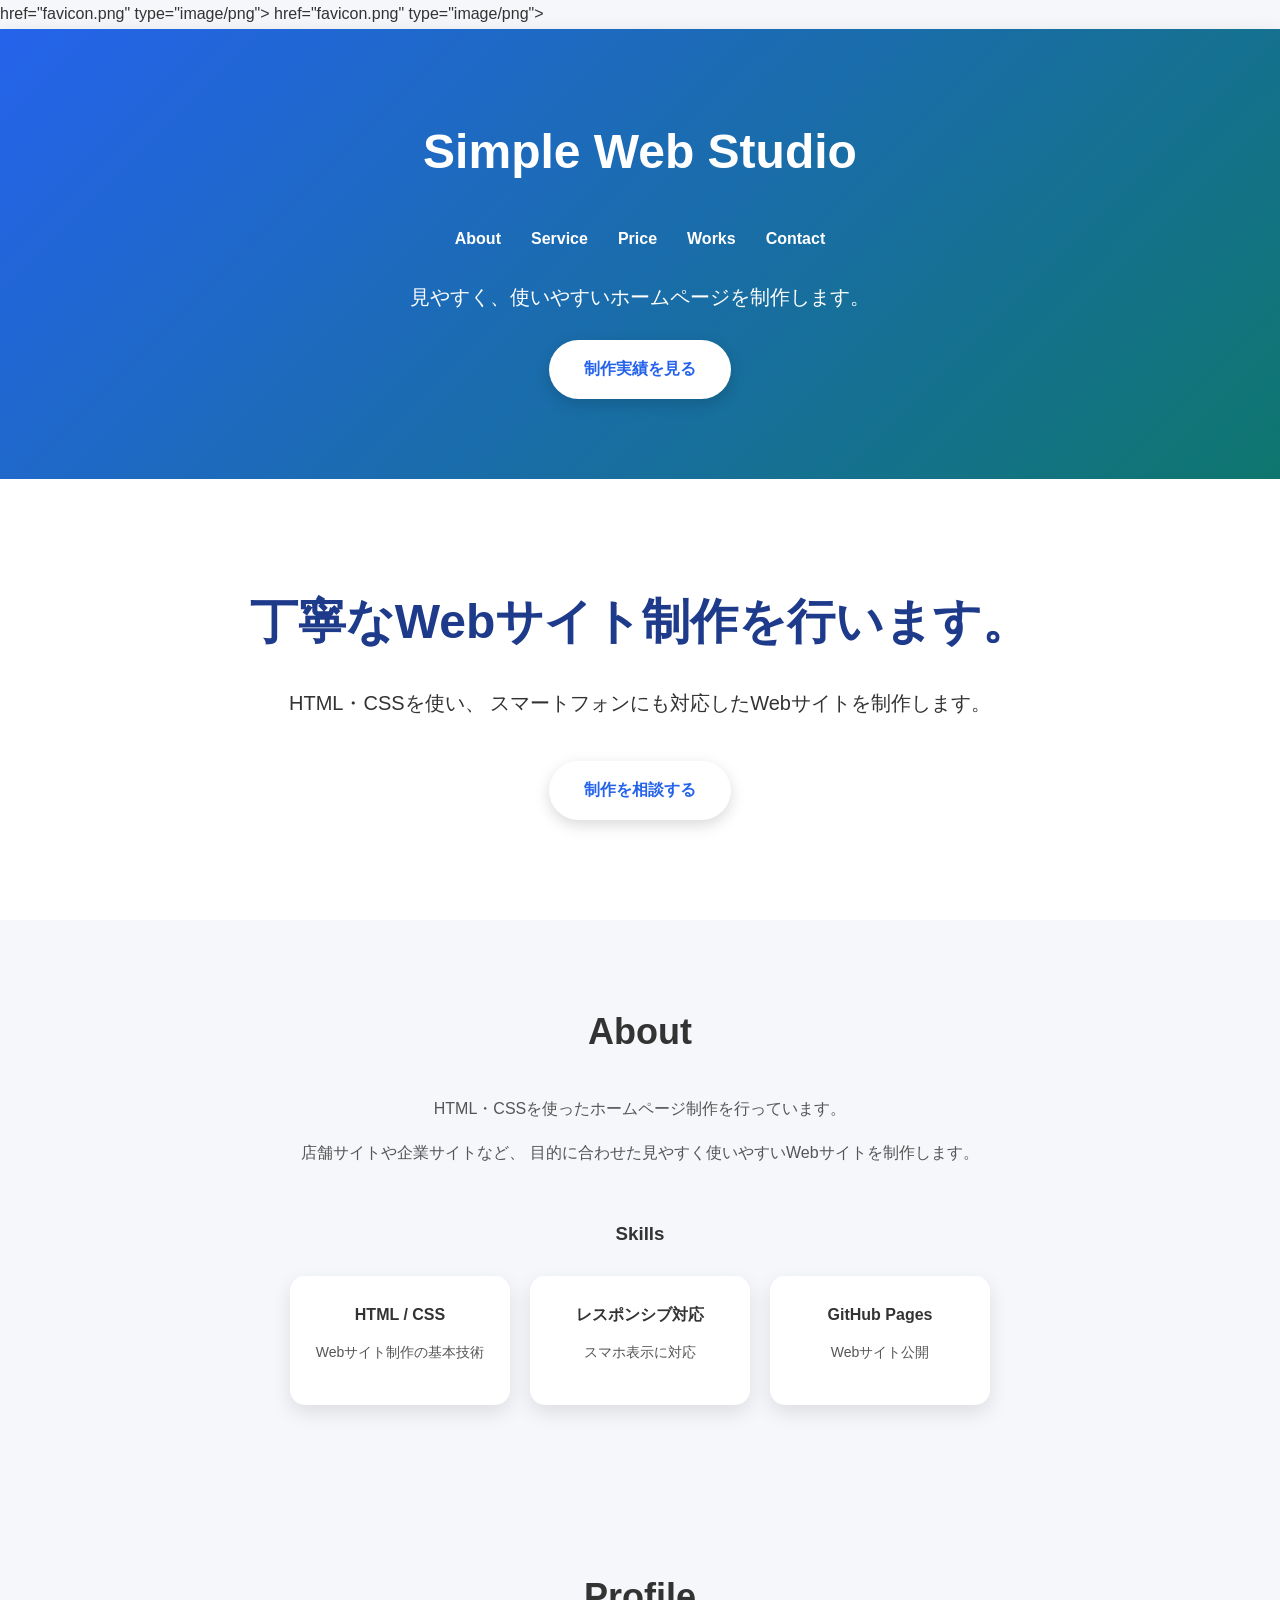
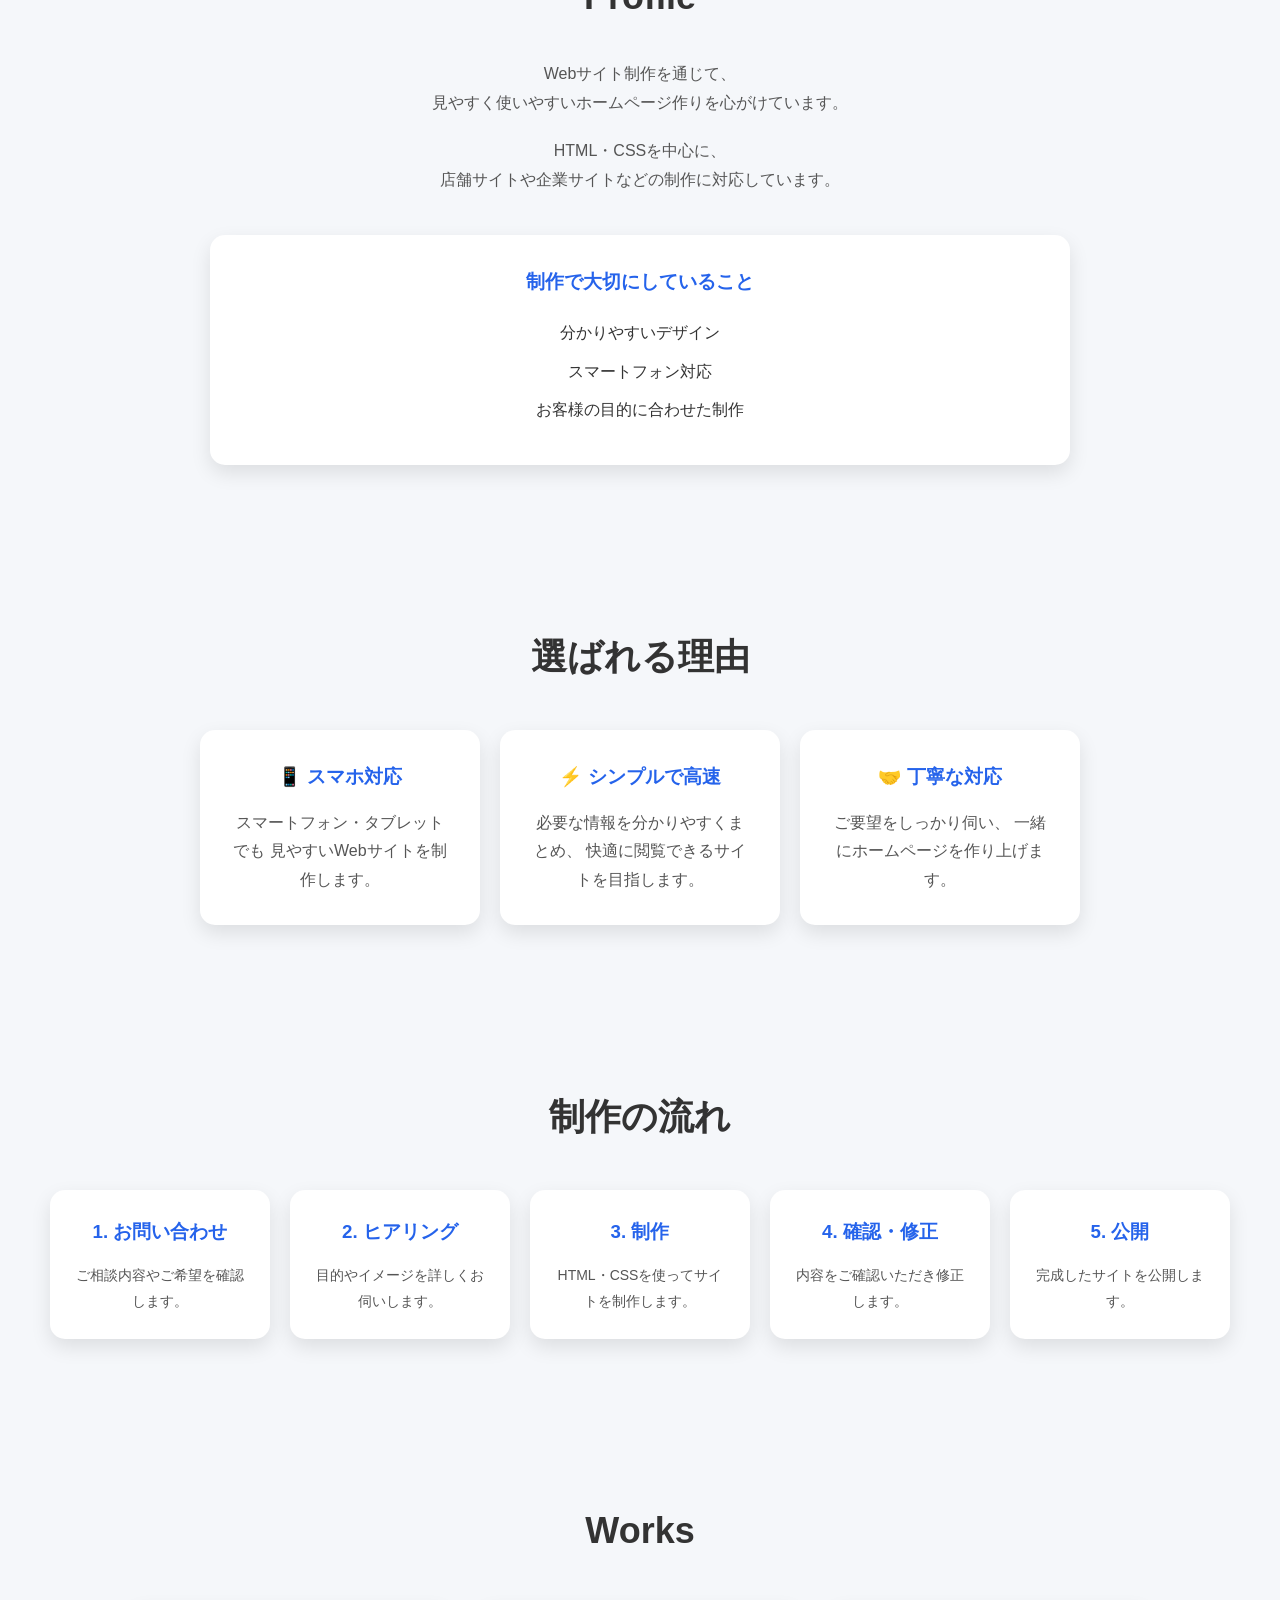
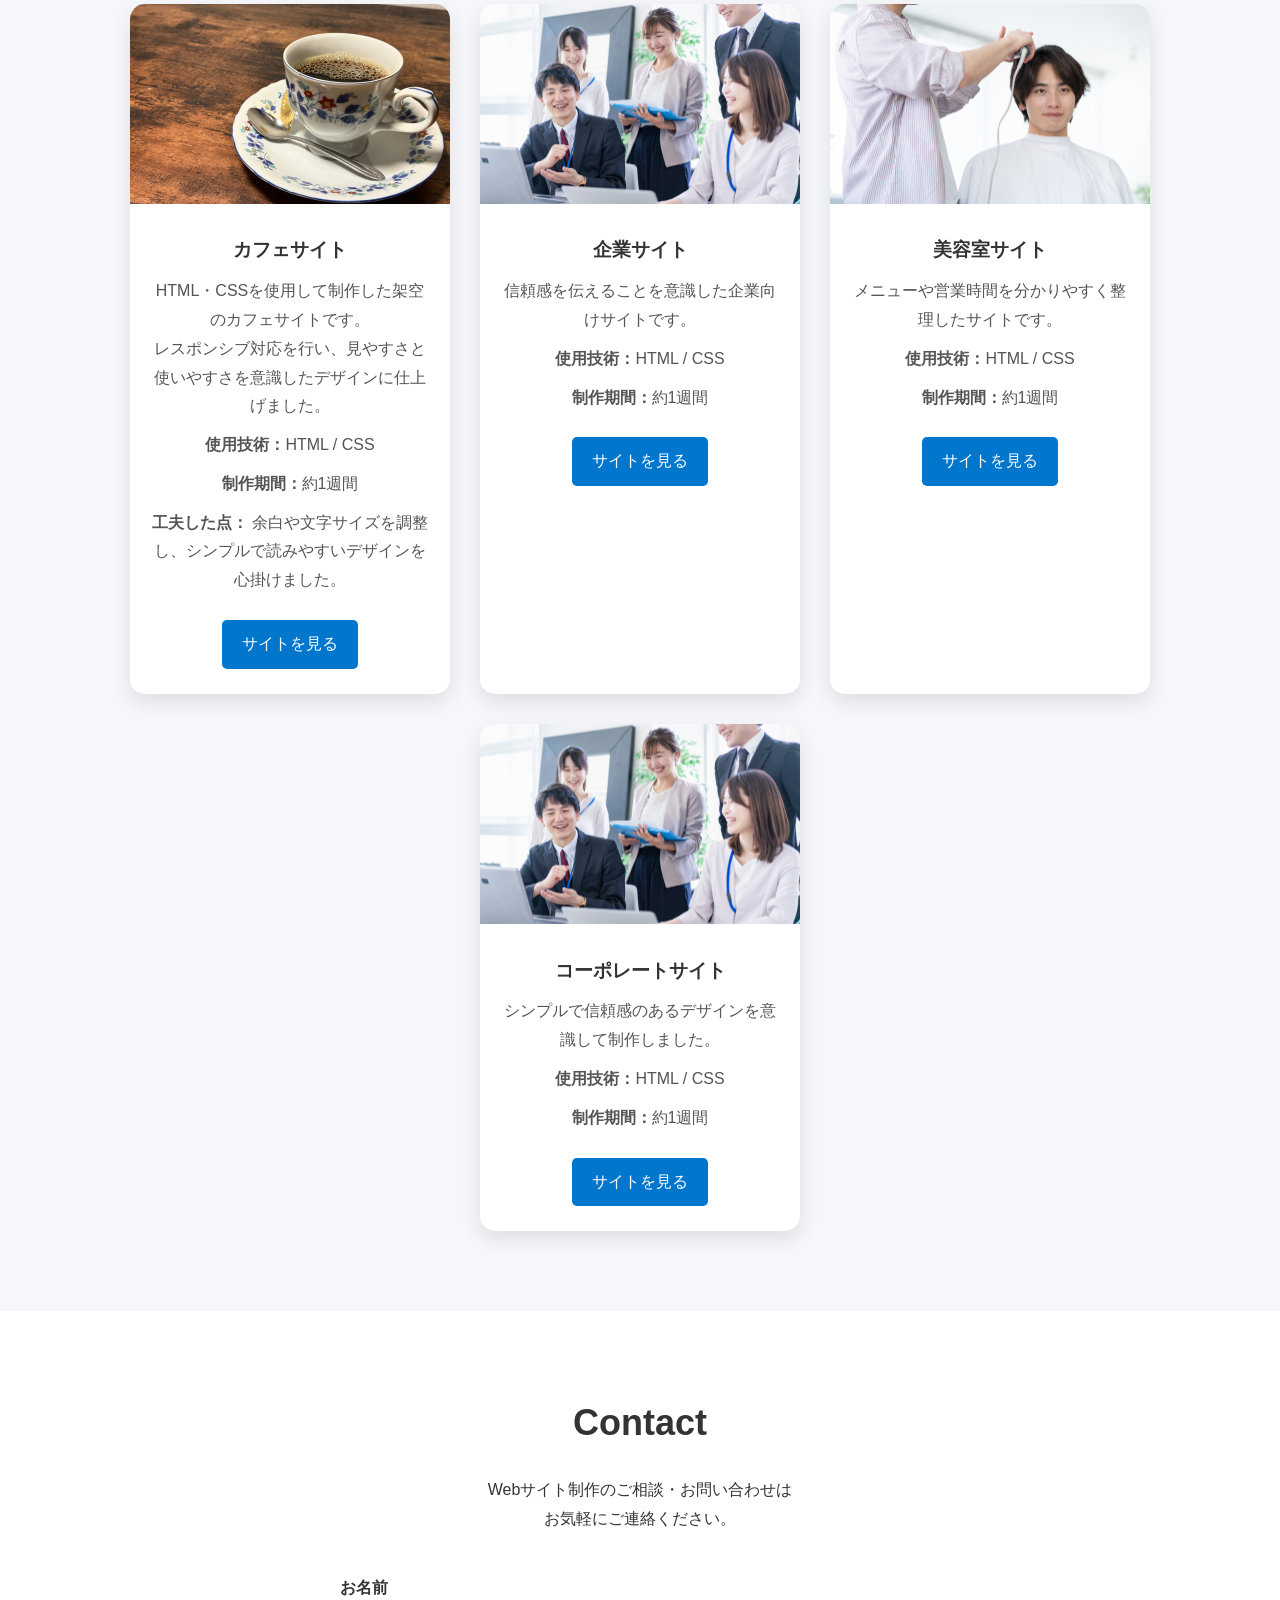
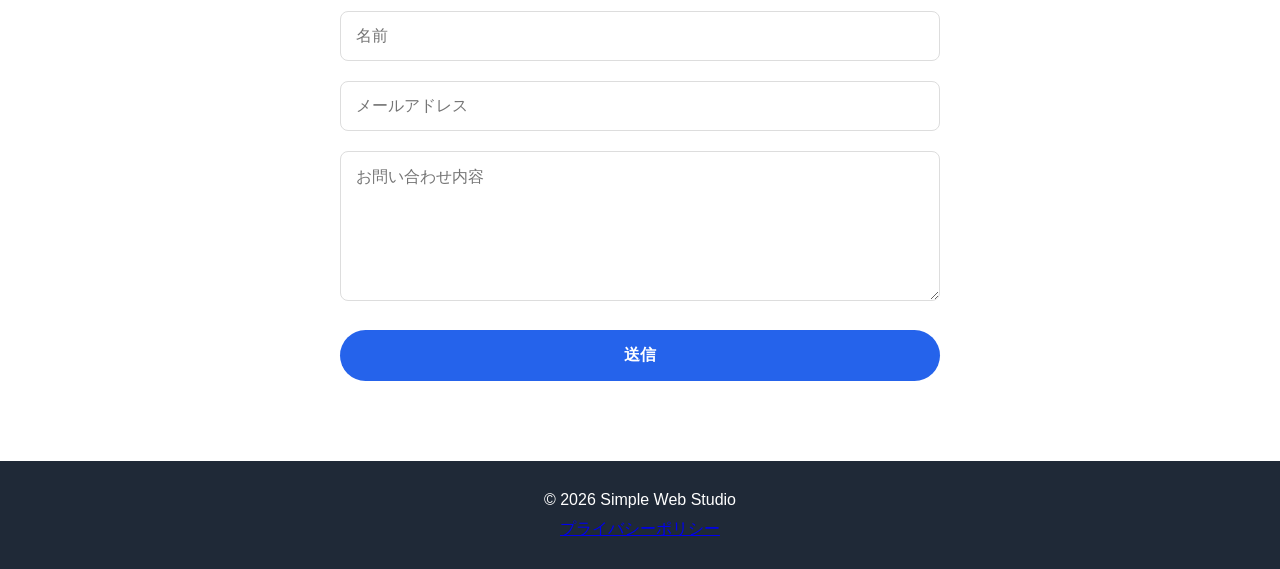
==== index.html @ e356c625 "change favicon" ====
<!DOCTYPE html>
<html lang="ja">

<head>
    <meta charset="UTF-8">
    <meta name="viewport" content="width=device-width, initial-scale=1.0">

    <title>Simple Web Studio | Web制作</title>

    <link rel="stylesheet" href="style.css">
    <link rel="icon" href="favicon.png" type="image/png"> href="favicon.png" type="image/png"> href="favicon.png" type="image/png">
</head>

<body>

<header>

    <h1>Simple Web Studio</h1>

    <div class="menu-toggle">
    ☰ MENU
</div>

    <nav>
        <ul>
            <li><a href="#about">About</a></li>
            <li><a href="service.html">Service</a></li>
            <li><a href="price.html">Price</a></li>
            <li><a href="#works">Works</a></li>
            <li><a href="#contact">Contact</a></li>
        </ul>
    </nav>

    <p>
        見やすく、使いやすいホームページを制作します。
    </p>

    <a href="#works" class="btn">
        制作実績を見る
    </a>

</header>

<main>

<section class="hero">

    <h2>
        丁寧なWebサイト制作を行います。
    </h2>

    <p>
        HTML・CSSを使い、
        スマートフォンにも対応したWebサイトを制作します。
    </p>

    <a href="#contact" class="btn">
        制作を相談する
    </a>

</section>

<section id="about" class="about fade">

    <h2>About</h2>

    <p>
        HTML・CSSを使ったホームページ制作を行っています。
    </p>

    <p>
        店舗サイトや企業サイトなど、
        目的に合わせた見やすく使いやすいWebサイトを制作します。
    </p>

    <h3>Skills</h3>

    <div class="skill-list">

        <div class="skill-card">
            HTML / CSS
            <p>Webサイト制作の基本技術</p>
        </div>

        <div class="skill-card">
            レスポンシブ対応
            <p>スマホ表示に対応</p>
        </div>

        <div class="skill-card">
            GitHub Pages
            <p>Webサイト公開</p>
        </div>

    </div>

</section>

<section id="profile" class="profile fade">

    <h2>Profile</h2>

    <p>
        Webサイト制作を通じて、<br>
        見やすく使いやすいホームページ作りを心がけています。
    </p>

    <p>
        HTML・CSSを中心に、<br>
        店舗サイトや企業サイトなどの制作に対応しています。
    </p>

    <div class="profile-box">

        <h3>制作で大切にしていること</h3>

        <ul>
            <li>分かりやすいデザイン</li>
            <li>スマートフォン対応</li>
            <li>お客様の目的に合わせた制作</li>
        </ul>

    </div>

</section>

<section id="features" class="features fade">

    <h2>選ばれる理由</h2>

    <div class="features-container">

        <div class="feature-card">
            <h3>📱 スマホ対応</h3>
            <p>
                スマートフォン・タブレットでも
                見やすいWebサイトを制作します。
            </p>
        </div>

        <div class="feature-card">
            <h3>⚡ シンプルで高速</h3>
            <p>
                必要な情報を分かりやすくまとめ、
                快適に閲覧できるサイトを目指します。
            </p>
        </div>

        <div class="feature-card">
            <h3>🤝 丁寧な対応</h3>
            <p>
                ご要望をしっかり伺い、
                一緒にホームページを作り上げます。
            </p>
        </div>

    </div>

</section>

<section id="flow" class="flow fade">

    <h2>制作の流れ</h2>

    <div class="flow-container">

        <div class="flow-card">
            <h3>1. お問い合わせ</h3>
            <p>
                ご相談内容やご希望を確認します。
            </p>
        </div>

        <div class="flow-card">
            <h3>2. ヒアリング</h3>
            <p>
                目的やイメージを詳しくお伺いします。
            </p>
        </div>

        <div class="flow-card">
            <h3>3. 制作</h3>
            <p>
                HTML・CSSを使ってサイトを制作します。
            </p>
        </div>

        <div class="flow-card">
            <h3>4. 確認・修正</h3>
            <p>
                内容をご確認いただき修正します。
            </p>
        </div>

        <div class="flow-card">
            <h3>5. 公開</h3>
            <p>
                完成したサイトを公開します。
            </p>
        </div>

    </div>

</section>

<section id="works" class="fade">

    <h2>Works</h2>

    <div class="works-container">

        <!-- カフェサイト -->
        <div class="card">

            <img src="images/cafe.jpg" alt="カフェサイト">

            <h3>カフェサイト</h3>

            
                <p>
HTML・CSSを使用して制作した架空のカフェサイトです。<br>
レスポンシブ対応を行い、見やすさと使いやすさを意識したデザインに仕上げました。
</p>
            

            <p>
                <strong>使用技術：</strong>HTML / CSS
            </p>

            <p>
                <strong>制作期間：</strong>約1週間
            </p>

            <p><strong>工夫した点：</strong>
余白や文字サイズを調整し、シンプルで読みやすいデザインを心掛けました。
</p>

            <a href="cafe-site/index.html" class="button">
                サイトを見る
            </a>

        </div>



        <!-- 企業サイト -->
        <div class="card">

            <img src="images/company.jpg" alt="企業サイト">

            <h3>企業サイト</h3>

            <p>
                信頼感を伝えることを意識した企業向けサイトです。
            </p>

            <p>
                <strong>使用技術：</strong>HTML / CSS
            </p>

            <p>
                <strong>制作期間：</strong>約1週間
            </p>

            <a href="company-site/index.html" class="button">
                サイトを見る
            </a>

        </div>



        <!-- 美容室サイト -->
        <div class="card">

            <img src="images/salon.jpg" alt="美容室サイト">

            <h3>美容室サイト</h3>

            <p>
                メニューや営業時間を分かりやすく整理したサイトです。
            </p>

            <p>
                <strong>使用技術：</strong>HTML / CSS
            </p>

            <p>
                <strong>制作期間：</strong>約1週間
            </p>

            <a href="salon-site/index.html" class="button">
                サイトを見る
            </a>

        </div>



        <!-- コーポレートサイト -->
        <div class="card">

    <img src="images/company.jpg" alt="コーポレートサイト">

    <h3>コーポレートサイト</h3>

    <p>
        シンプルで信頼感のあるデザインを意識して制作しました。
    </p>

    <p><strong>使用技術：</strong>HTML / CSS</p>

    <p><strong>制作期間：</strong>約1週間</p>

    <a href="corporate-site/index.html" class="button">
    サイトを見る
</a>
    </a>

</div>

    </div>

</section>

<section id="contact" class="contact fade">

    <h2>Contact</h2>

    <p>
        Webサイト制作のご相談・お問い合わせは<br>
        お気軽にご連絡ください。
    </p>


   <form action="https://formspree.io/f/xgogdvdo" method="POST">

        <label>
            お名前
        </label>

        <input type="text" name="name" placeholder="名前">

<input type="email" name="email" placeholder="メールアドレス">

<textarea name="message" placeholder="お問い合わせ内容"></textarea>

<button type="submit">送信</button>
    </form>


</section>

</main>

<footer>

    <p>© 2026 Simple Web Studio</p>

    <p>
        <a href="privacy.html">プライバシーポリシー</a>
    </p>

</footer>

<script src="script.js"></script>

</body>
</html>
---- style.css ----
/* ==========================
   リセット
========================== */

*{
    margin:0;
    padding:0;
    box-sizing:border-box;
}

body{
    font-family:"Noto Sans JP",sans-serif;
    background:#f5f7fa;
    color:#333;
    line-height:1.8;
}

/* ==========================
   Header
========================== */

header{
    background:linear-gradient(135deg,#2563eb,#0f766e);
    color:#fff;
    text-align:center;
    padding:80px 20px;
    box-shadow:0 5px 20px rgba(0,0,0,.1);
}

header h1{
    font-size:48px;
    margin-bottom:20px;
}

header p{
    font-size:20px;
    margin:25px 0;
}

/* ==========================
   Navigation
========================== */

nav ul{
    list-style:none;
    display:flex;
    justify-content:center;
    gap:30px;
    margin-top:30px;
}

nav a{
    color:#fff;
    text-decoration:none;
    font-weight:bold;
    transition:.3s;
}

nav a:hover{
    opacity:.7;
}

/* ==========================
   Button
========================== */

.btn{
    display:inline-block;
    padding:15px 35px;
    background:#fff;
    color:#2563eb;
    text-decoration:none;
    border-radius:50px;
    font-weight:bold;
    transition:.3s;
    box-shadow:0 5px 15px rgba(0,0,0,.15);
}

.btn:hover{
    transform:translateY(-5px);
    box-shadow:0 10px 25px rgba(0,0,0,.2);
}

/* ==========================
   Hero
========================== */

.hero{
    background:#fff;
    text-align:center;
    padding:100px 20px;
}

.hero h2{
    font-size:48px;
    color:#1e3a8a;
    margin-bottom:20px;
}

.hero p{
    font-size:20px;
    margin-bottom:40px;
}

/* ==========================
   About
========================== */

.about{
    max-width:900px;
    margin:auto;
    padding:80px 20px;
    text-align:center;
}

.about h2{
    font-size:36px;
    margin-bottom:30px;
}

.about h3{
    margin-top:50px;
    margin-bottom:25px;
}

.about p{
    color:#555;
    margin-bottom:15px;
}

/* ==========================
   Skills
========================== */

.skill-list{
    display:flex;
    justify-content:center;
    gap:20px;
    flex-wrap:wrap;
}

.skill-card{
    width:220px;
    background:#fff;
    padding:25px;
    border-radius:15px;
    box-shadow:0 8px 20px rgba(0,0,0,.1);
    font-weight:bold;
}

.skill-card p{
    margin-top:10px;
    font-size:14px;
    color:#555;
    font-weight:normal;
}
/* ==========================
   Works
========================== */

#works{
    padding:80px 20px;
    text-align:center;
}

#works h2{
    font-size:36px;
    margin-bottom:40px;
}

.works-container{
    display:flex;
    justify-content:center;
    gap:30px;
    flex-wrap:wrap;
}

.card{
    width:320px;
    background:#fff;
    border-radius:15px;
    overflow:hidden;
    box-shadow:0 8px 20px rgba(0,0,0,.1);
    transition:.3s;
    text-align:center;
}

.card:hover{
    transform:translateY(-8px);
}

.card img{
    width:100%;
    height:200px;
    object-fit:cover;
    transition:.3s;
}

.card:hover img{
    transform:scale(1.05);
}

.card h3{
    margin:20px 0 10px;
}

.card p{
    padding:0 20px;
    margin-bottom:10px;
    color:#555;
}

.button{
    display:inline-block;
    margin:15px 0 25px;
    padding:10px 20px;
    background:#0077cc;
    color:#fff;
    text-decoration:none;
    border-radius:5px;
    transition:.3s;
}

.button:hover{
    background:#005fa3;
}

/* ==========================
   Contact
========================== */

.contact{
    background:#fff;
    text-align:center;
    padding:80px 20px;
}

.contact h2{
    font-size:36px;
    margin-bottom:20px;
}

.contact p{
    margin-bottom:30px;
}

/* ==========================
   Footer
========================== */

footer{
    background:#1f2937;
    color:#fff;
    text-align:center;
    padding:25px;
}

/* ==========================
   Responsive
========================== */

@media (max-width:768px){

    header h1{
        font-size:34px;
    }

    nav ul{
        flex-direction:column;
        gap:15px;
    }

    .hero{
        padding:70px 20px;
    }

    .hero h2{
        font-size:32px;
    }

    .hero p{
        font-size:18px;
    }

    .card{
        width:90%;
        max-width:350px;
    }

    .skill-card{
        width:90%;
        max-width:320px;
    }
}/* ==========================
   ハンバーガーメニュー
========================== */

.menu-toggle{
    display:none;
}


/* スマホ表示 */
@media (max-width:768px){

    .menu-toggle{
        display:block;
        margin-bottom:20px;
    }

    nav{
        display:none;
    }

    nav.active{
        display:block;
    }

}.menu-toggle{
    user-select:none;
}/* ==========================
   スクロール表示
========================== */

.fade{
    opacity:0;
    transform:translateY(40px);
    transition:1s;
}

.fade.active{
    opacity:1;
    transform:translateY(0);
}/* ==========================
   Contact Form
========================== */

.contact form{
    max-width:600px;
    margin:40px auto 0;
    text-align:left;
}

.contact label{
    display:block;
    margin-bottom:8px;
    font-weight:bold;
}


.contact input,
.contact textarea{

    width:100%;

    padding:15px;

    margin-bottom:20px;

    border:1px solid #ddd;

    border-radius:8px;

    font-size:16px;

}


.contact textarea{

    height:150px;

    resize:vertical;

}


.contact button{

    display:block;

    width:100%;

    padding:15px;

    background:#2563eb;

    color:white;

    border:none;

    border-radius:30px;

    font-size:16px;

    font-weight:bold;

    cursor:pointer;

    transition:.3s;

}


.contact button:hover{

    background:#1d4ed8;

    transform:translateY(-3px);

}.menu-toggle{
    font-size:20px;
    cursor:pointer;
    font-weight:bold;
}/* ==========================
   制作の流れ
========================== */

.flow{
    padding:80px 20px;
    text-align:center;
}

.flow h2{
    font-size:36px;
    margin-bottom:40px;
}

.flow-container{
    display:flex;
    justify-content:center;
    gap:20px;
    flex-wrap:wrap;
}

.flow-card{
    width:220px;
    background:#fff;
    padding:25px;
    border-radius:15px;
    box-shadow:0 8px 20px rgba(0,0,0,.1);
}

.flow-card h3{
    margin-bottom:15px;
    color:#2563eb;
}

.flow-card p{
    color:#555;
    font-size:14px;
}/* ==========================
   Price
========================== */

.price{
    padding:80px 20px;
    text-align:center;
}

.price h2{
    font-size:36px;
    margin-bottom:20px;
}

.price-container{
    display:flex;
    justify-content:center;
    gap:30px;
    flex-wrap:wrap;
    margin-top:50px;
}

.price-card{
    width:300px;
    background:#fff;
    padding:35px 25px;
    border-radius:15px;
    box-shadow:0 8px 20px rgba(0,0,0,.1);
}

.price-card h3{
    font-size:24px;
    color:#2563eb;
    margin-bottom:20px;
}

.price-number{
    font-size:28px;
    font-weight:bold;
    margin-bottom:25px;
}

.price-card ul{
    list-style:none;
}

.price-card li{
    margin-bottom:10px;
    color:#555;
}
/* ==========================
   Profile
========================== */

.profile{
    padding:80px 20px;
    text-align:center;
    max-width:900px;
    margin:auto;
}

.profile h2{
    font-size:36px;
    margin-bottom:30px;
}

.profile p{
    color:#555;
    margin-bottom:20px;
}


.profile-box{
    background:#fff;
    padding:30px;
    margin-top:40px;
    border-radius:15px;
    box-shadow:0 8px 20px rgba(0,0,0,.1);
}


.profile-box h3{
    margin-bottom:20px;
    color:#2563eb;
}


.profile-box ul{
    list-style:none;
}


.profile-box li{
    margin-bottom:10px;
}
/* ==========================
   選ばれる理由
========================== */

.features{
    padding:80px 20px;
    text-align:center;
}

.features h2{
    font-size:36px;
    margin-bottom:40px;
}

.features-container{
    display:flex;
    justify-content:center;
    gap:20px;
    flex-wrap:wrap;
}

.feature-card{
    width:280px;
    background:#fff;
    padding:30px;
    border-radius:15px;
    box-shadow:0 8px 20px rgba(0,0,0,.1);
    transition:.3s;
}

.feature-card:hover{
    transform:translateY(-8px);
}

.feature-card h3{
    margin-bottom:15px;
    color:#2563eb;
}

.feature-card p{
    color:#555;
}
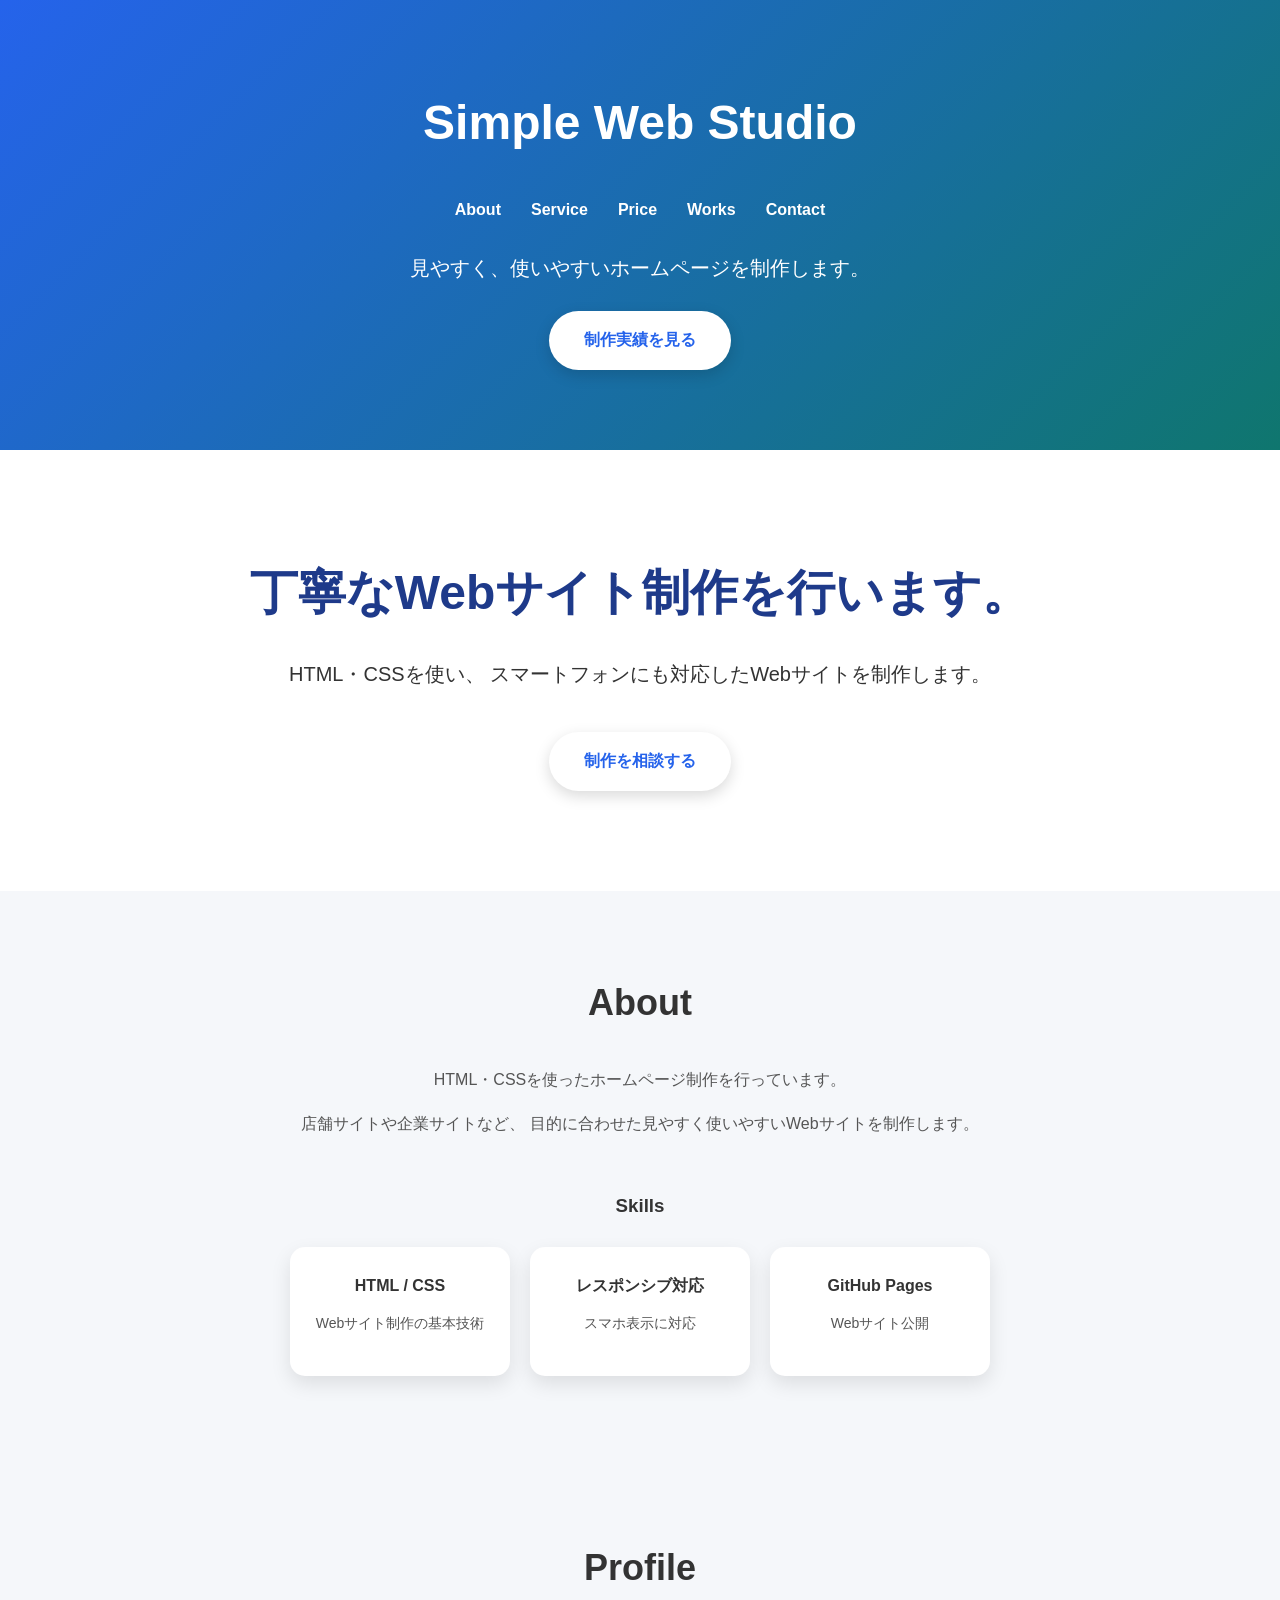
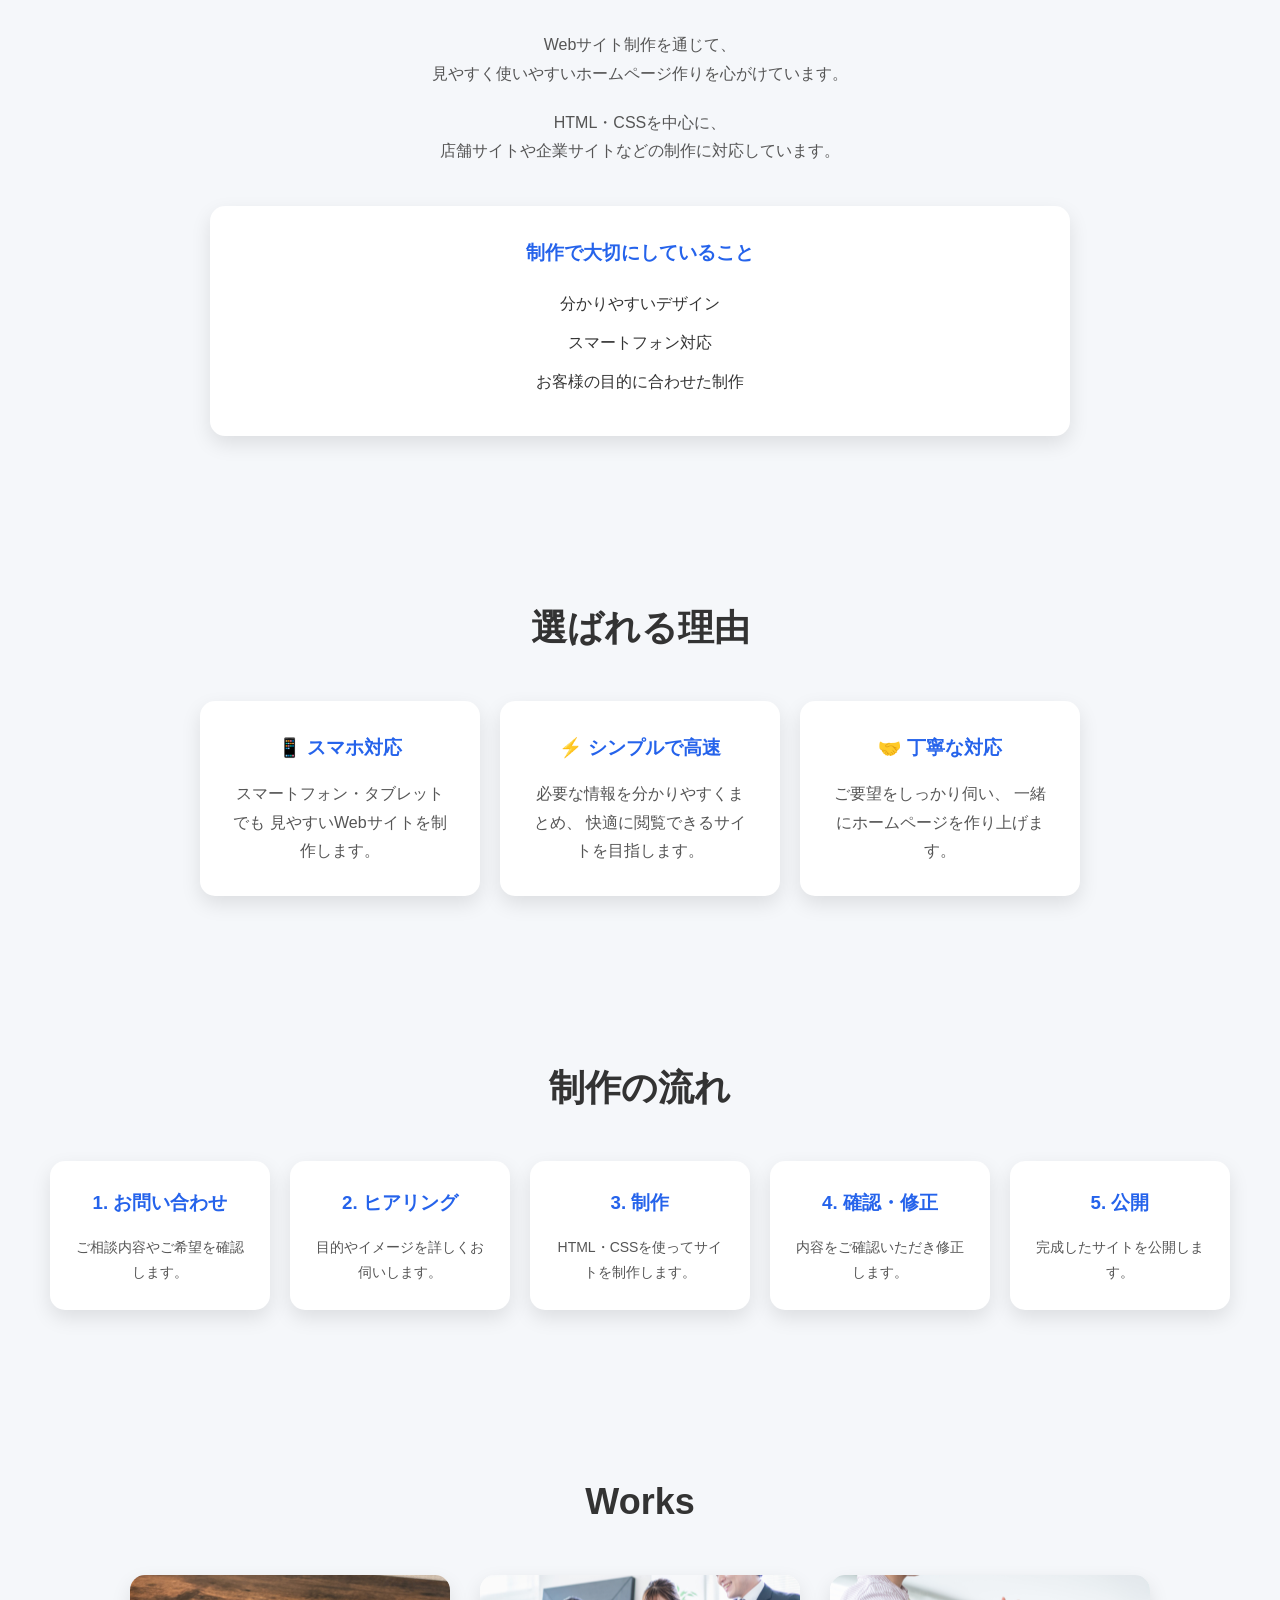
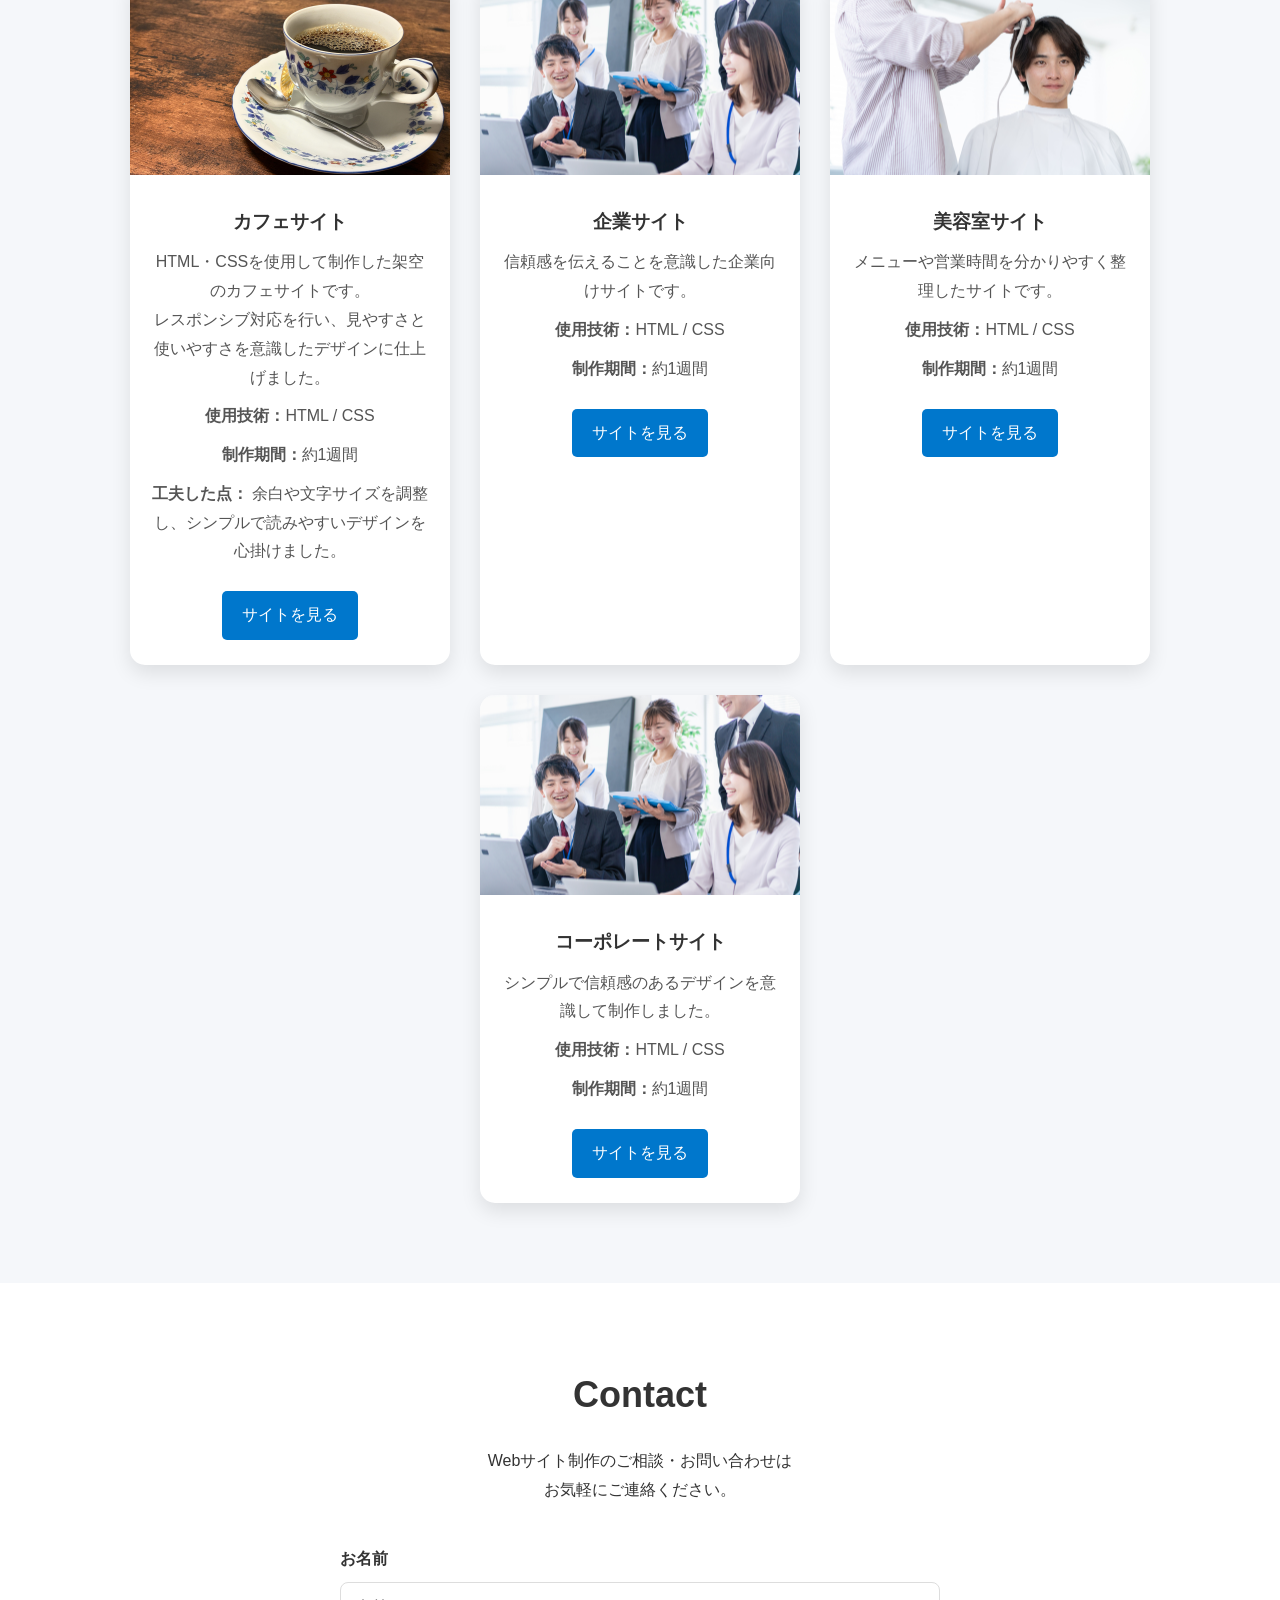
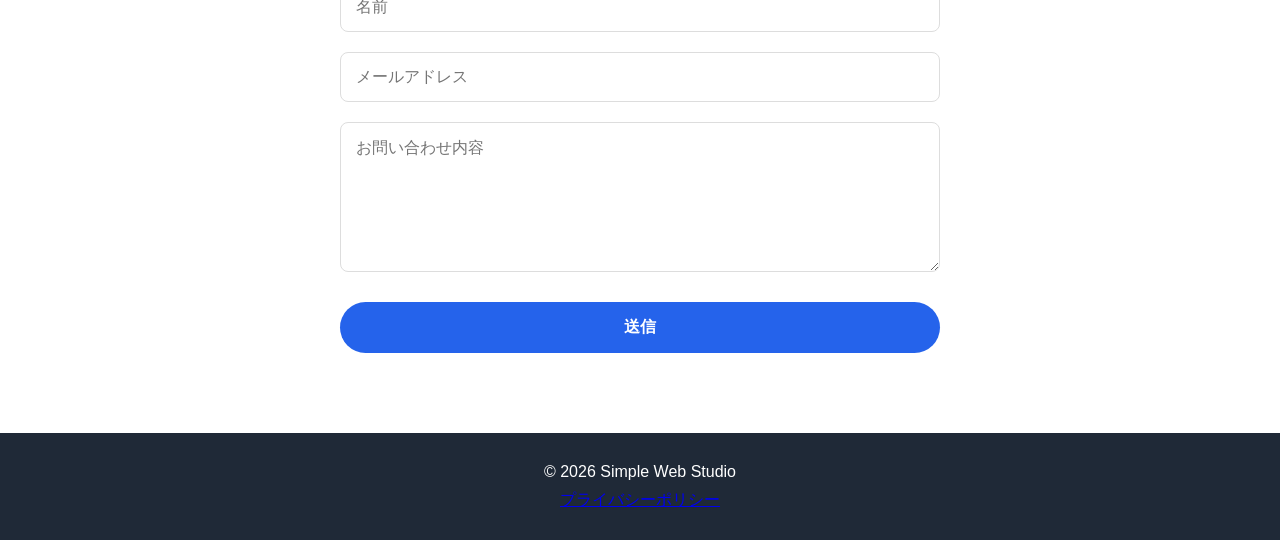
==== commit c68e1b65: "fix favicon" ====
--- a/index.html
+++ b/index.html
@@ -8,8 +8,7 @@
     <title>Simple Web Studio | Web制作</title>
 
     <link rel="stylesheet" href="style.css">
-    <link rel="icon" href="favicon.png" type="image/png"> href="favicon.png" type="image/png"> href="favicon.png" type="image/png">
-</head>
+<link rel="icon" href="favicon.png" type="image/png"></head>
 
 <body>
 
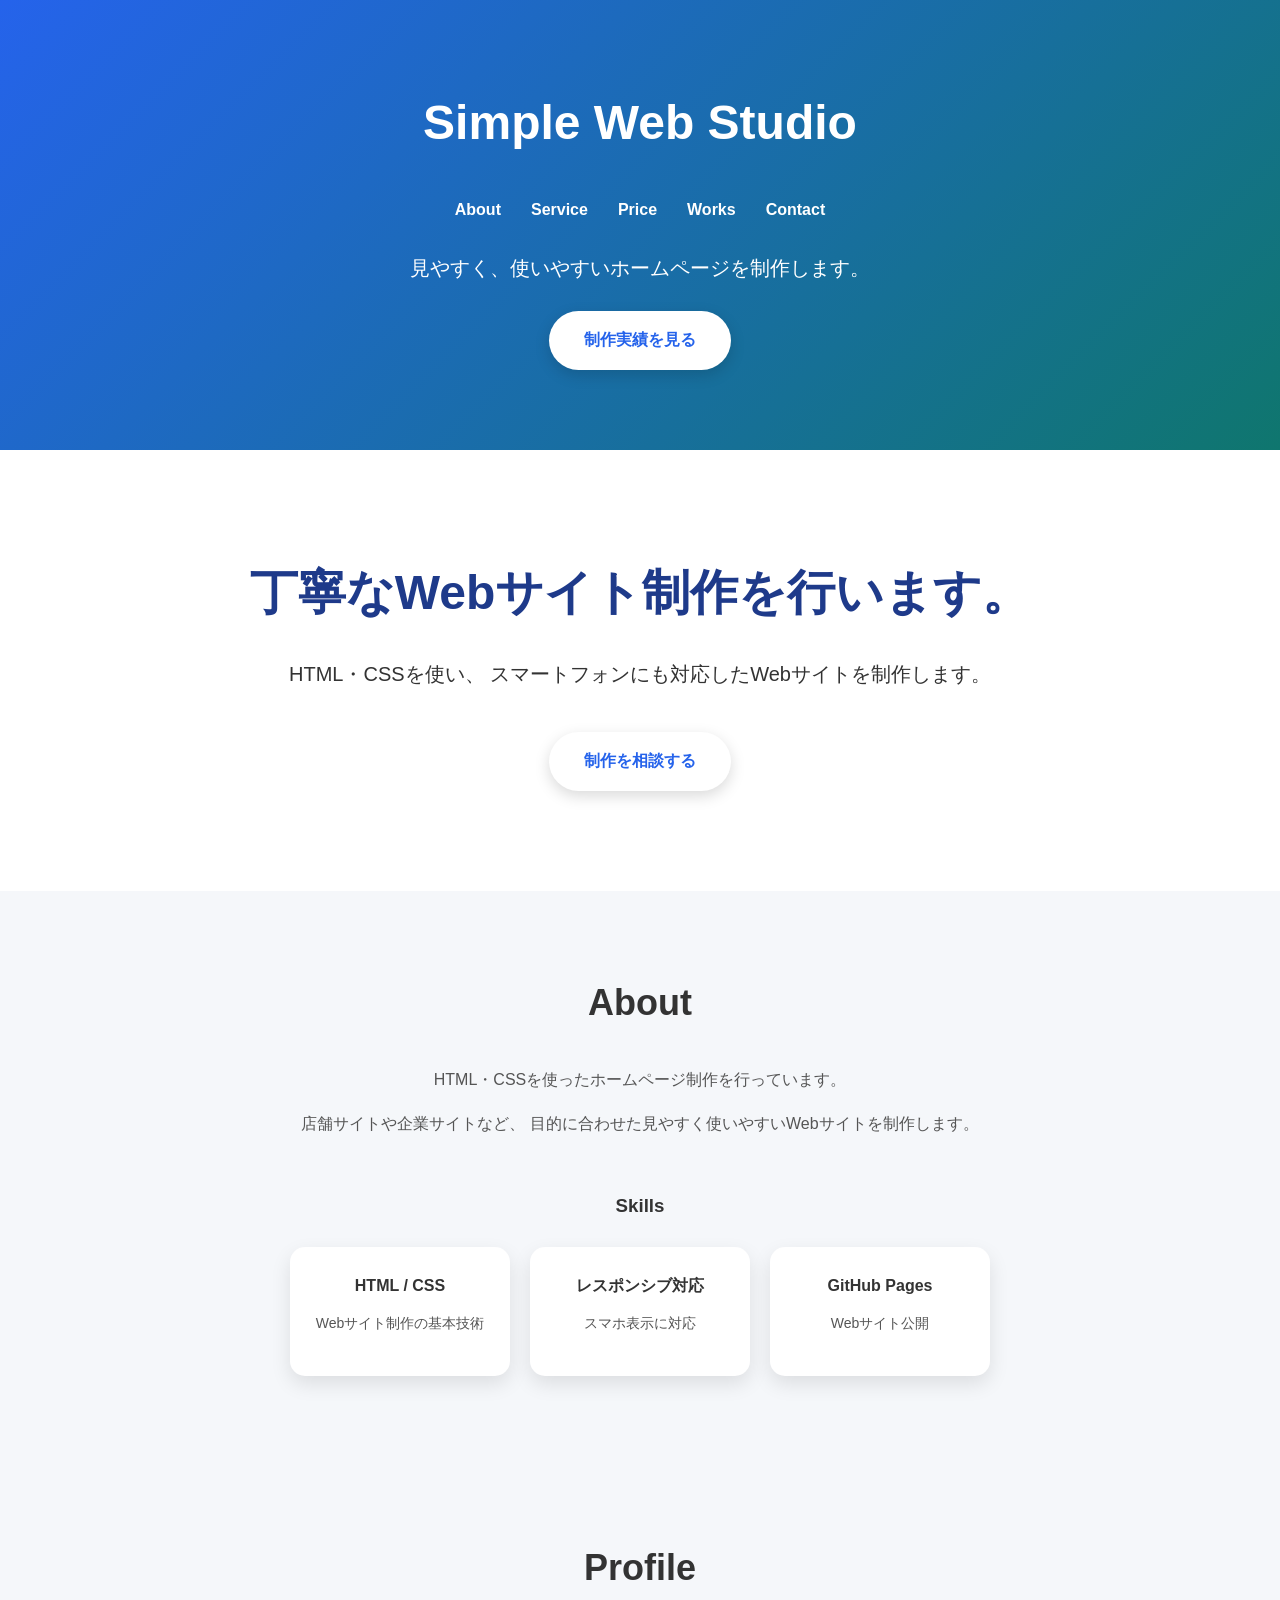
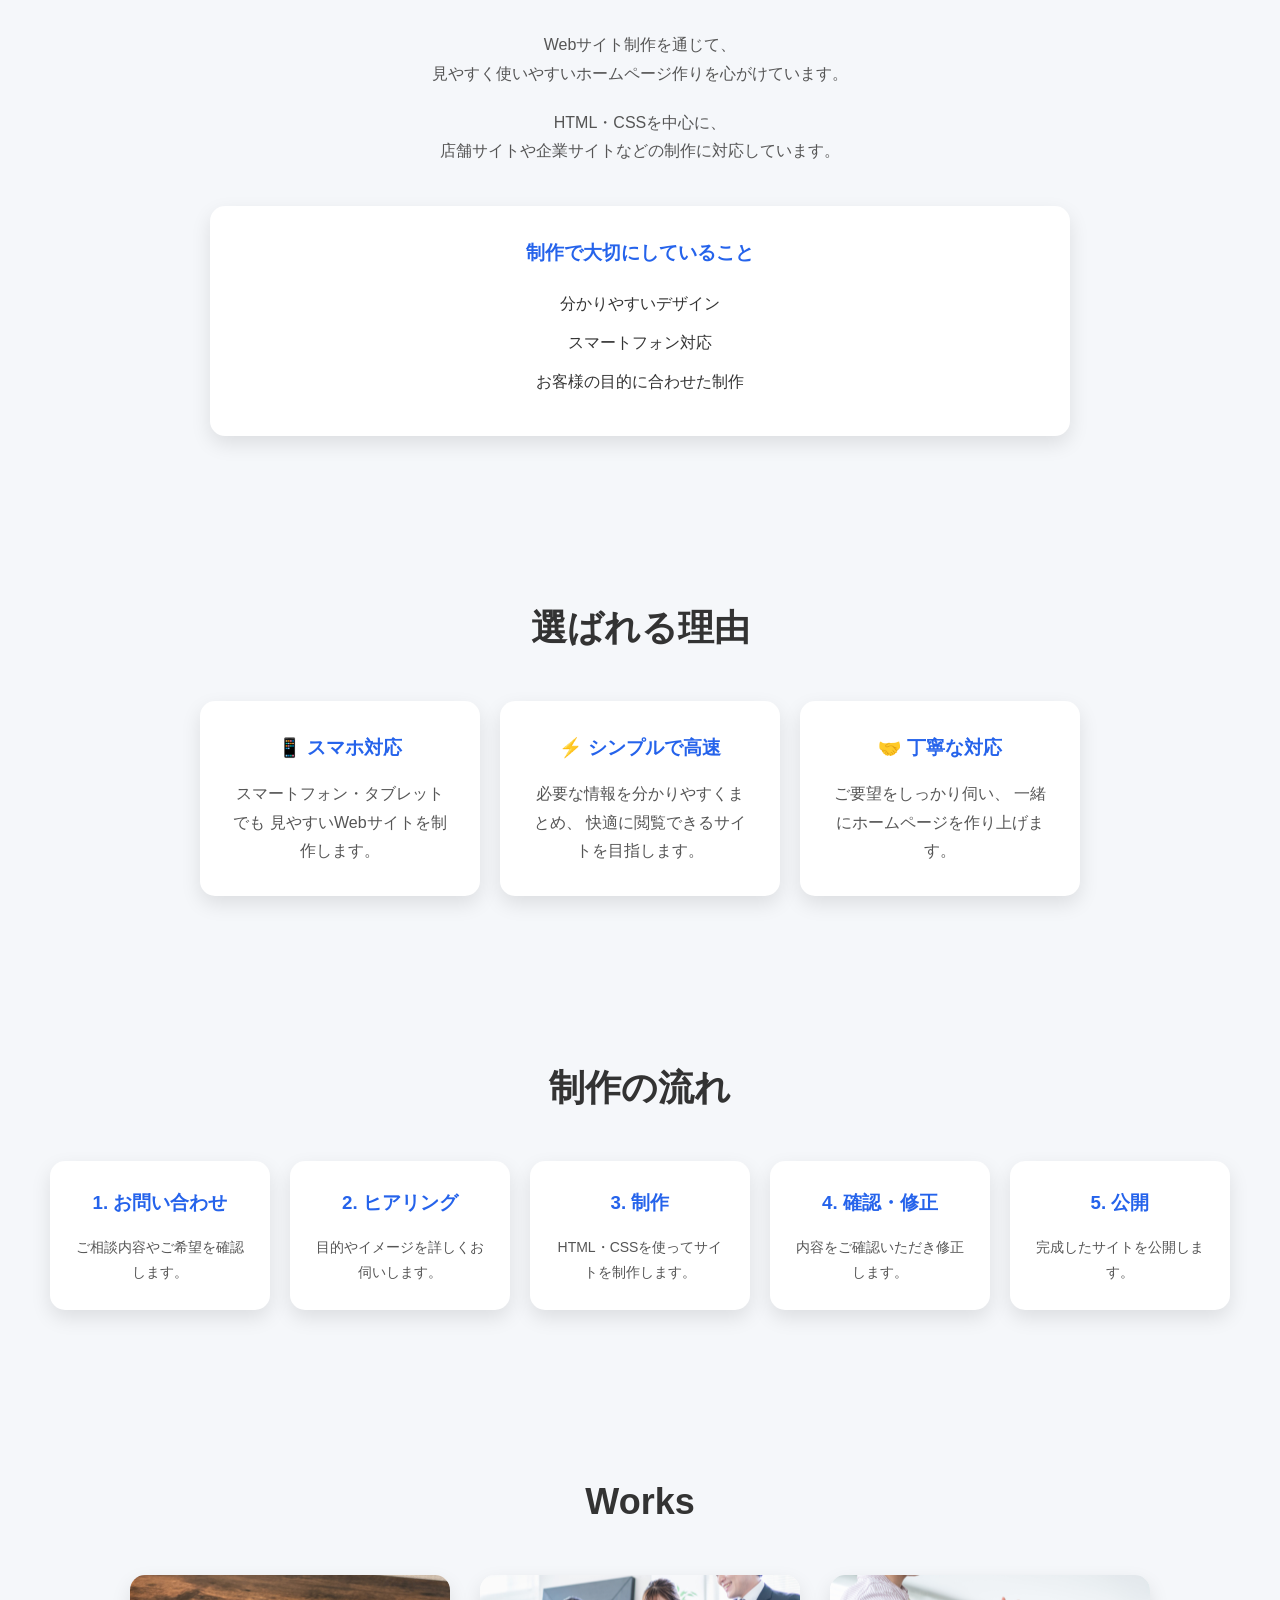
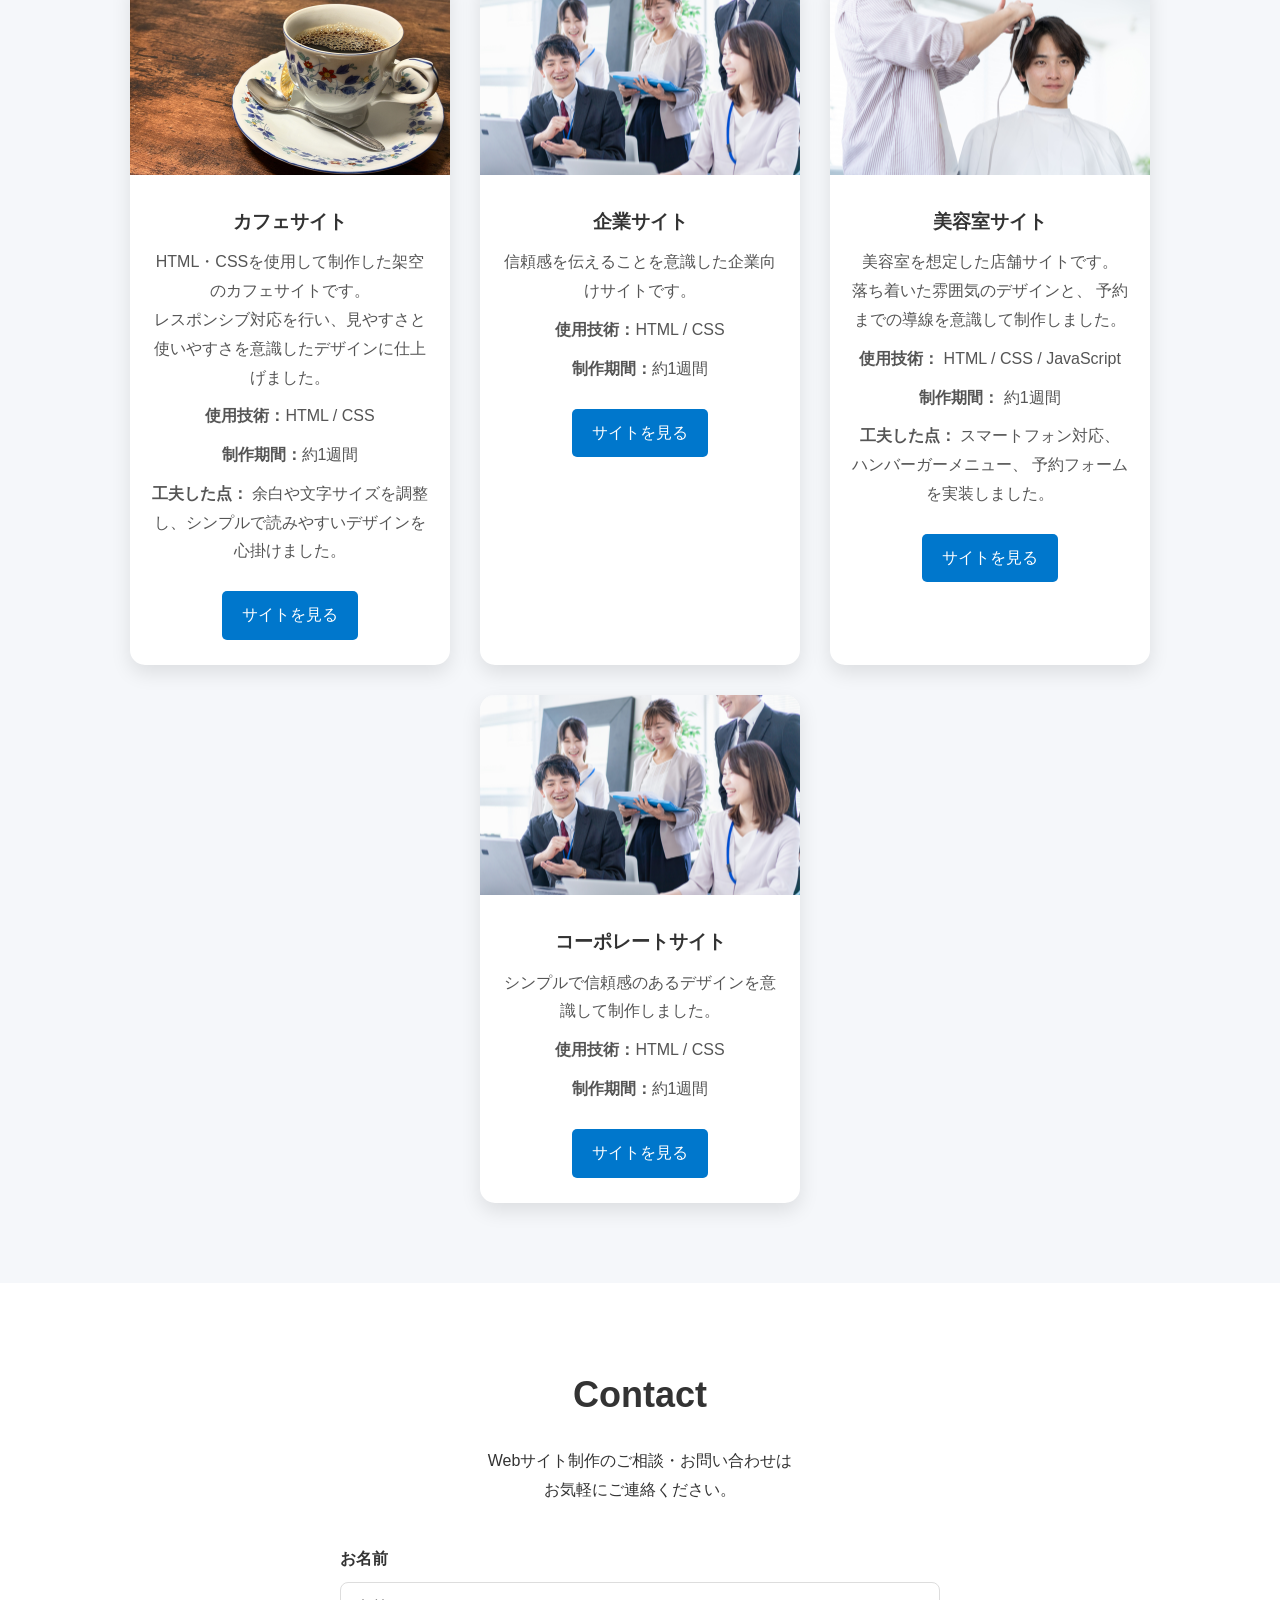
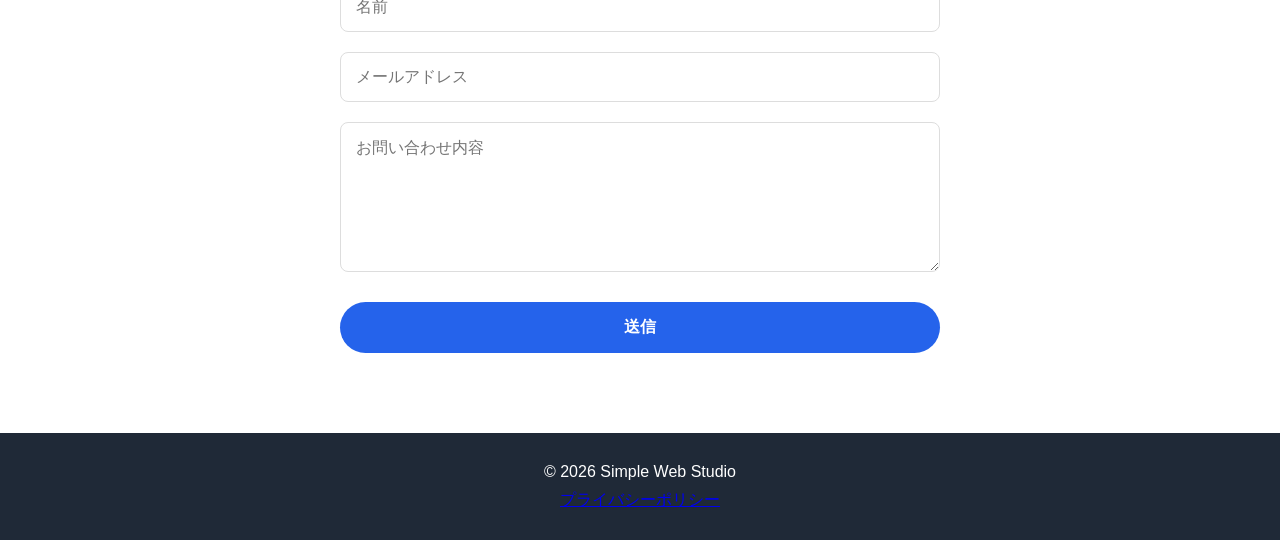
==== commit 22a7c65d: "美容室サイトの実績内容を更新" ====
--- a/index.html
+++ b/index.html
@@ -8,7 +8,9 @@
     <title>Simple Web Studio | Web制作</title>
 
     <link rel="stylesheet" href="style.css">
-<link rel="icon" href="favicon.png" type="image/png"></head>
+<link rel="icon" href="favicon.png" type="image/png">
+
+</head>
 
 <body>
 
@@ -268,31 +270,41 @@
         </div>
 
 
-
-        <!-- 美容室サイト -->
-        <div class="card">
-
-            <img src="images/salon.jpg" alt="美容室サイト">
-
-            <h3>美容室サイト</h3>
-
-            <p>
-                メニューや営業時間を分かりやすく整理したサイトです。
-            </p>
-
-            <p>
-                <strong>使用技術：</strong>HTML / CSS
-            </p>
-
-            <p>
-                <strong>制作期間：</strong>約1週間
-            </p>
-
-            <a href="salon-site/index.html" class="button">
-                サイトを見る
-            </a>
-
-        </div>
+<!-- 美容室サイト -->
+<div class="card">
+
+<img src="images/salon.jpg" alt="美容室サイト">
+
+<h3>美容室サイト</h3>
+
+<p>
+美容室を想定した店舗サイトです。<br>
+落ち着いた雰囲気のデザインと、
+予約までの導線を意識して制作しました。
+</p>
+
+<p>
+<strong>使用技術：</strong>
+HTML / CSS / JavaScript
+</p>
+
+<p>
+<strong>制作期間：</strong>
+約1週間
+</p>
+
+<p>
+<strong>工夫した点：</strong>
+スマートフォン対応、
+ハンバーガーメニュー、
+予約フォームを実装しました。
+</p>
+
+<a href="salon-site/index.html" class="button">
+サイトを見る
+</a>
+
+</div>
 
 
 
@@ -314,7 +326,7 @@
     <a href="corporate-site/index.html" class="button">
     サイトを見る
 </a>
-    </a>
+    
 
 </div>
 
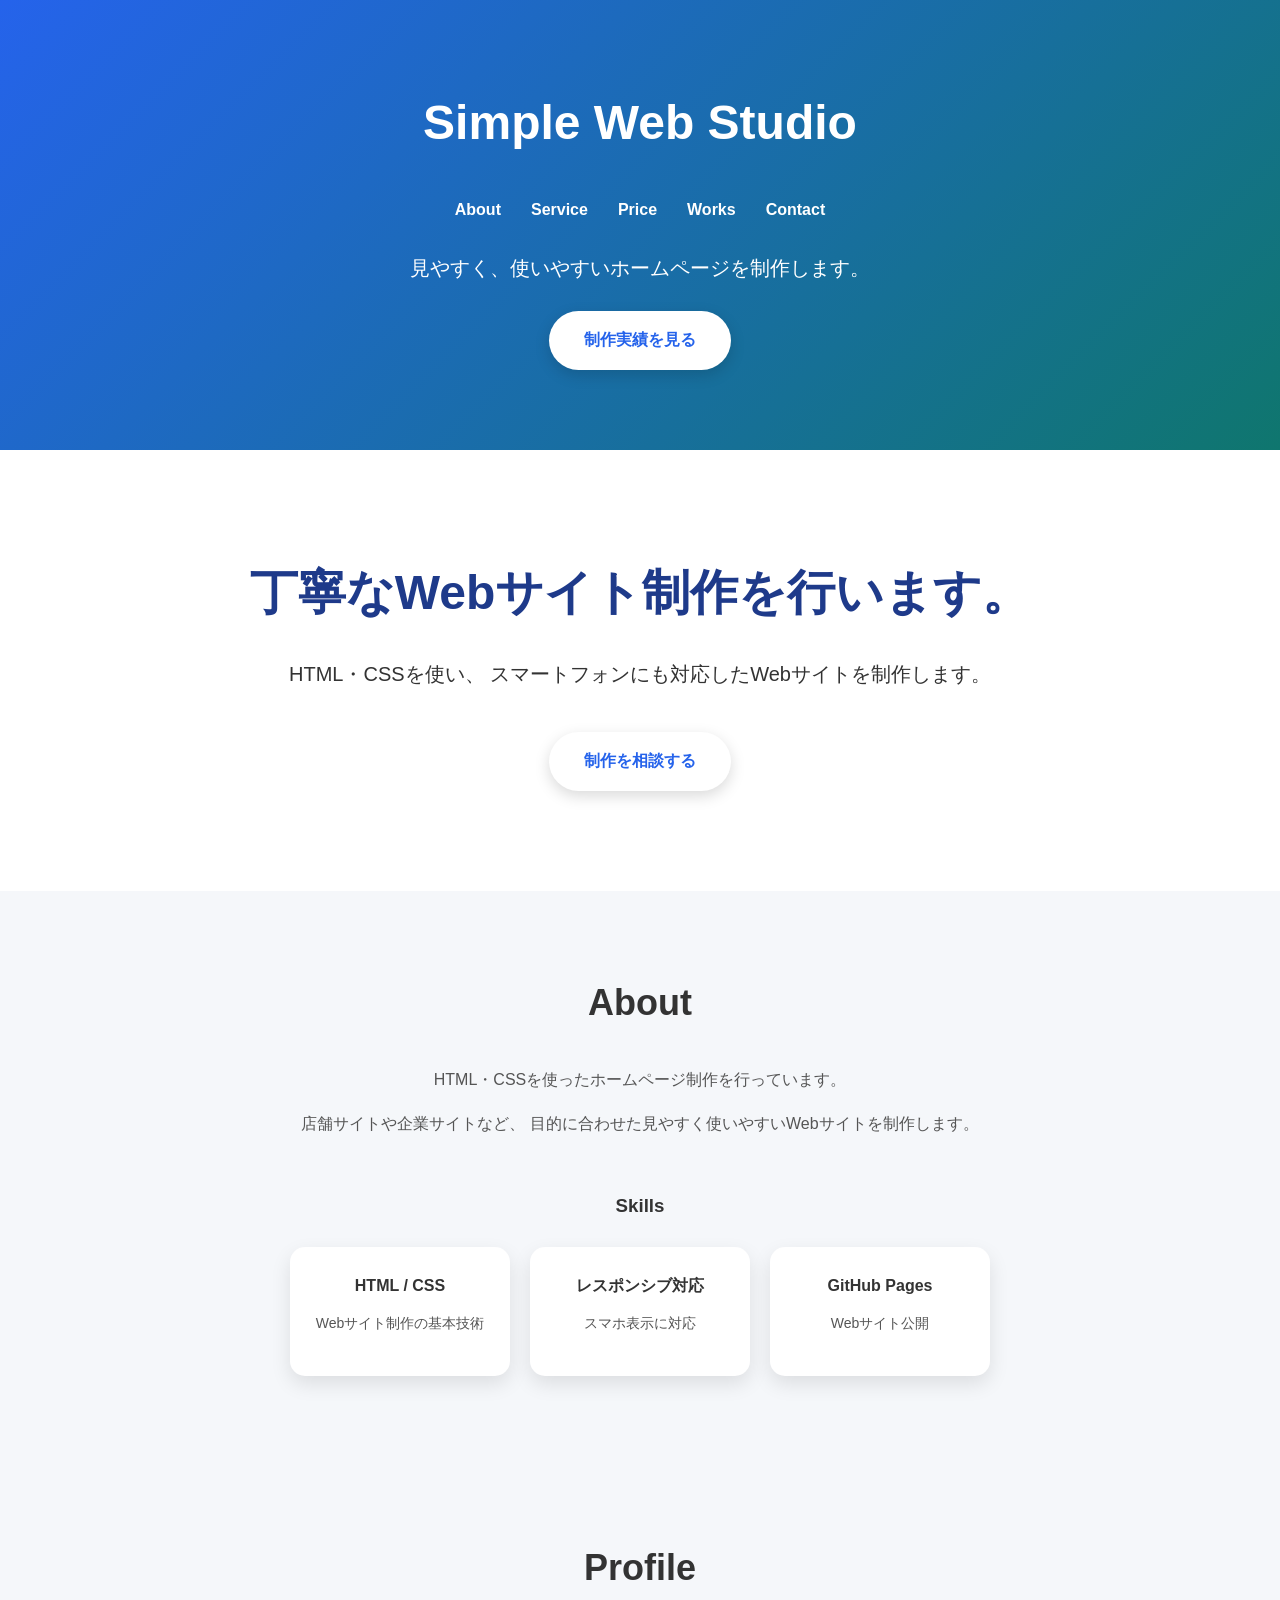
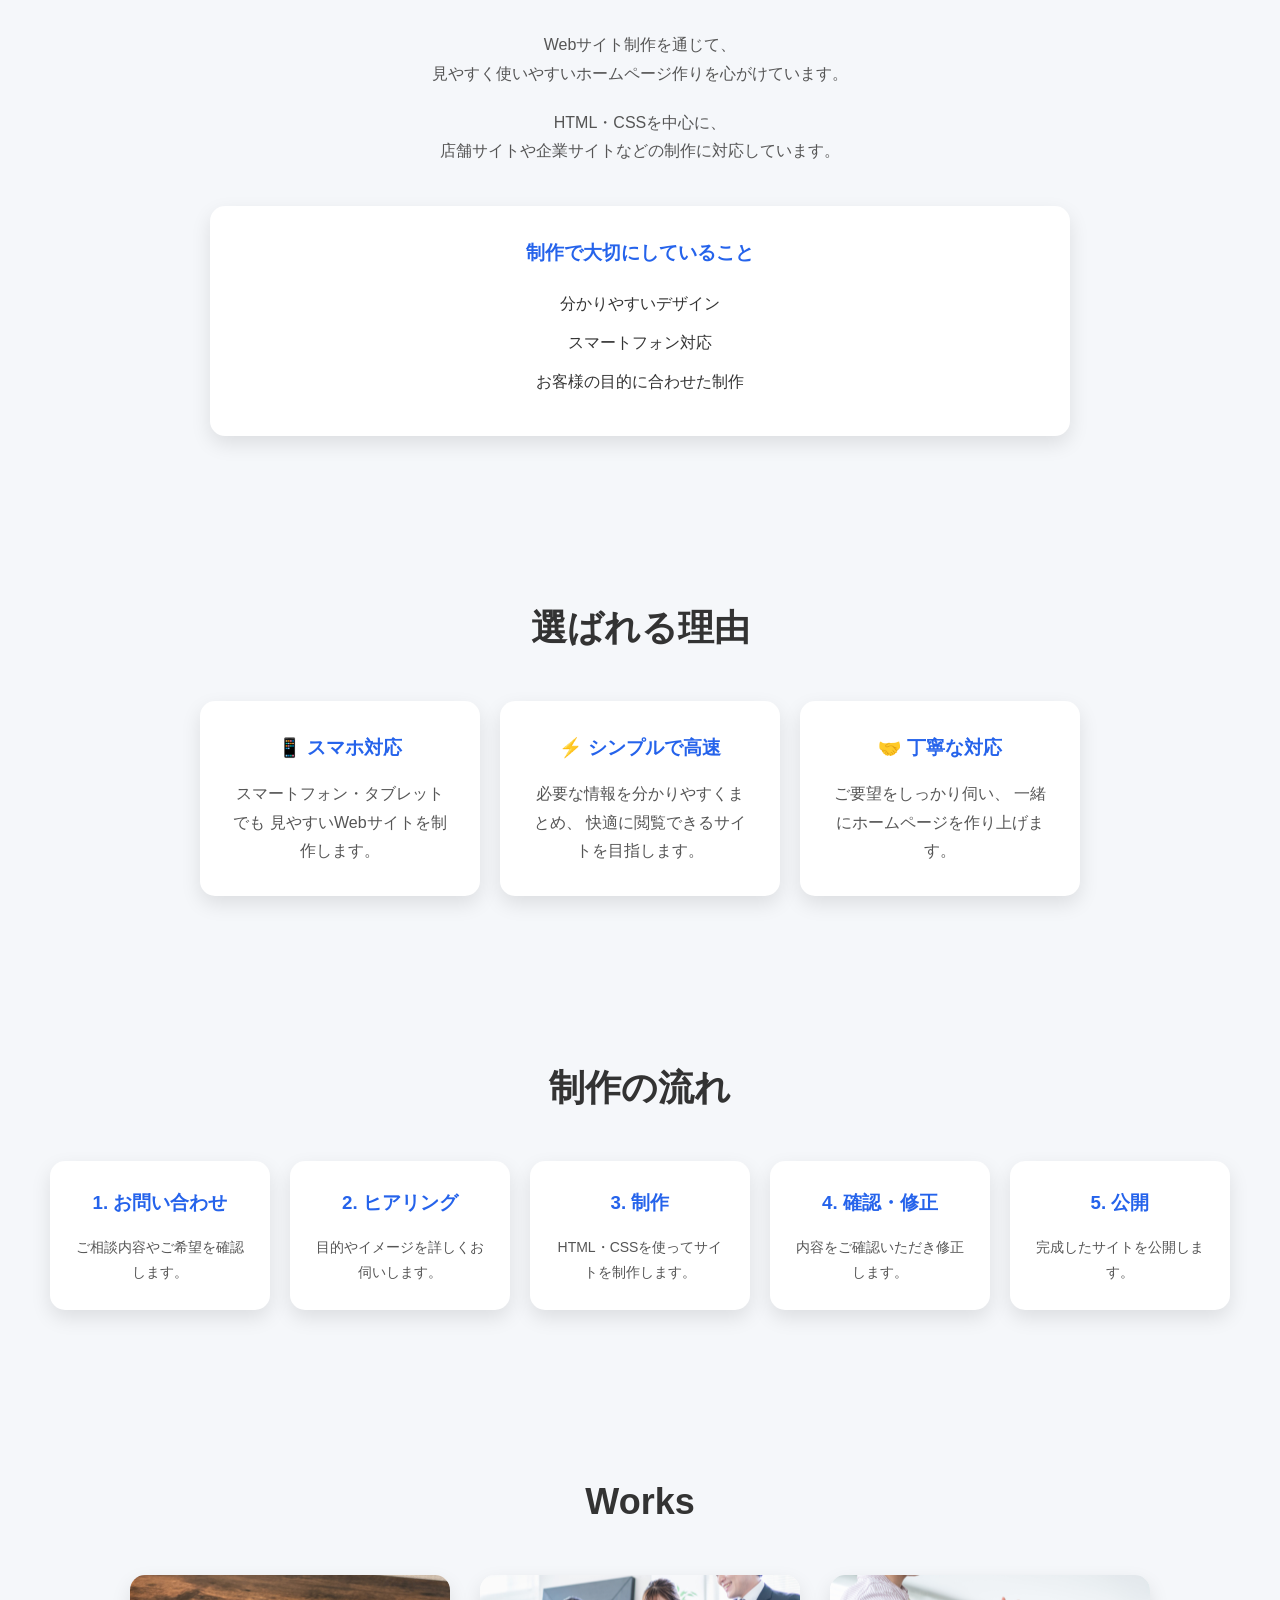
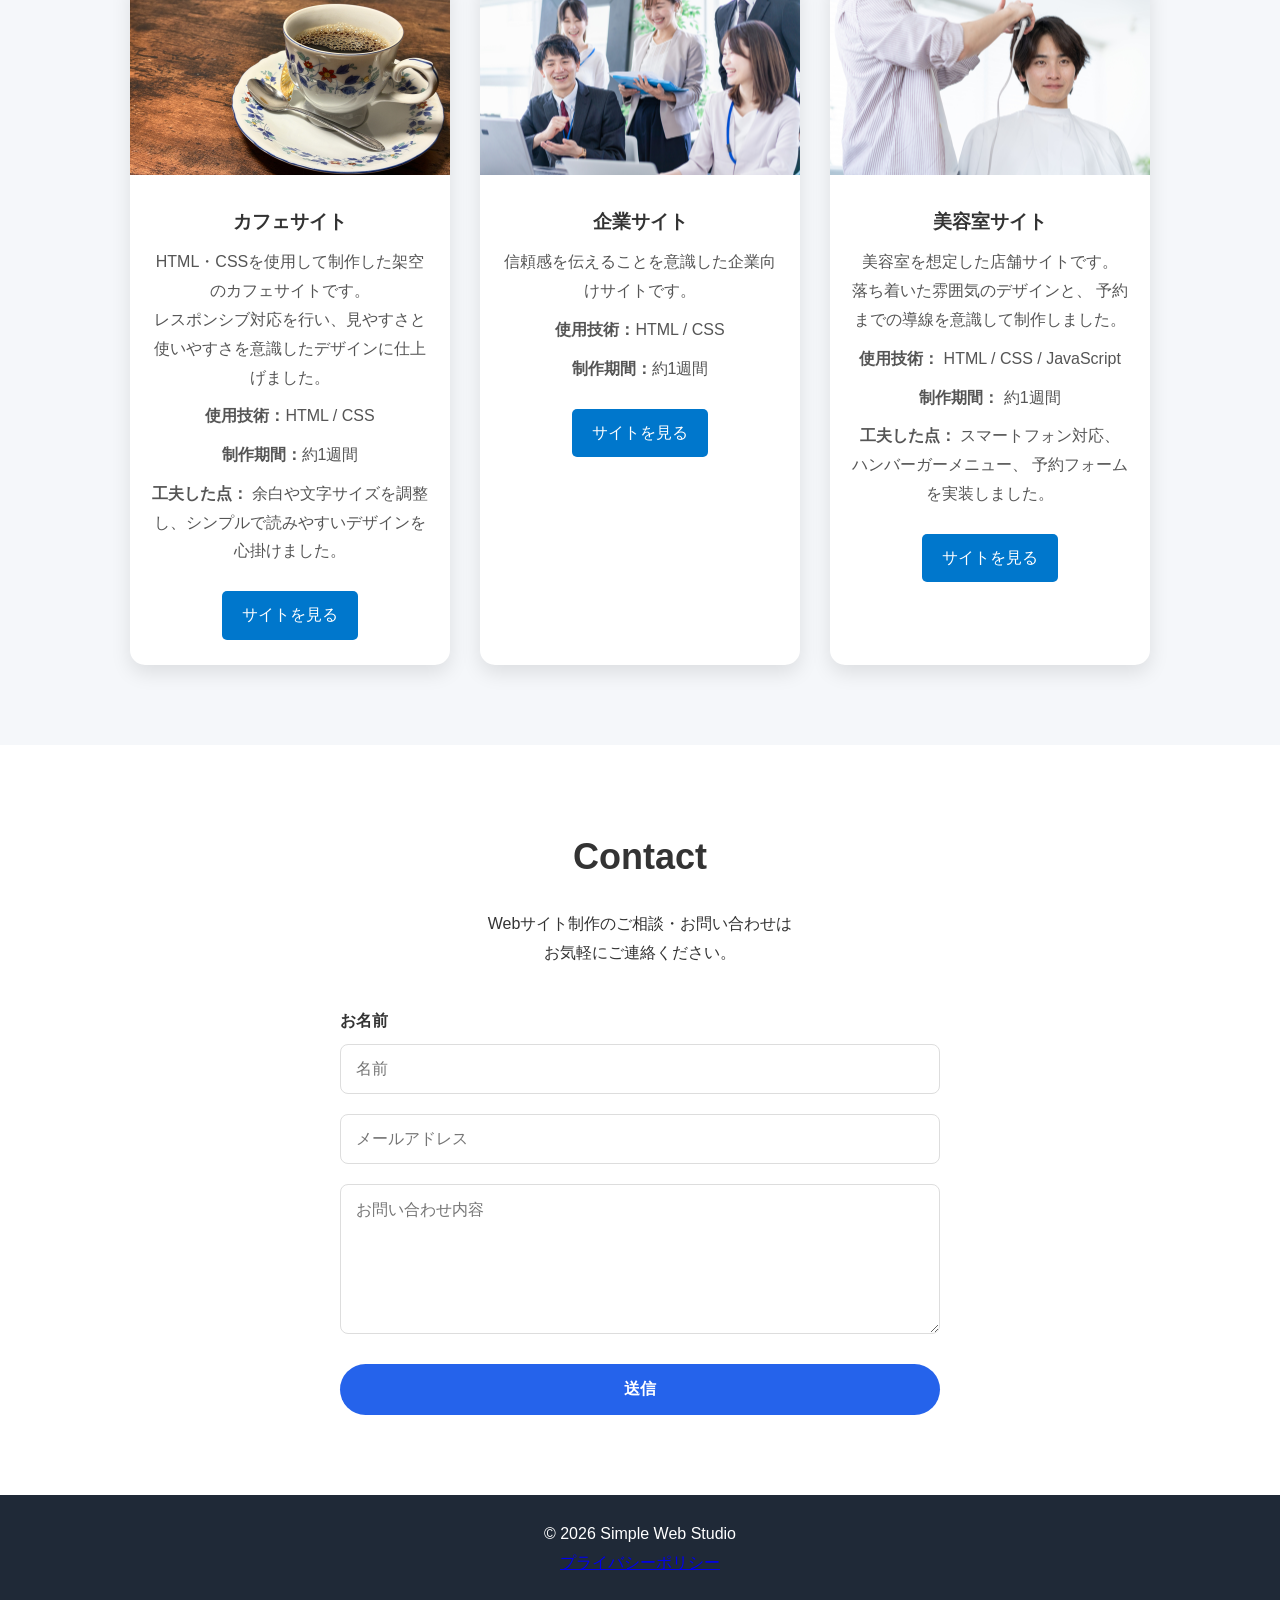
==== commit 002f0982: "Add company site" ====
--- a/index.html
+++ b/index.html
@@ -308,27 +308,7 @@
 
 
 
-        <!-- コーポレートサイト -->
-        <div class="card">
-
-    <img src="images/company.jpg" alt="コーポレートサイト">
-
-    <h3>コーポレートサイト</h3>
-
-    <p>
-        シンプルで信頼感のあるデザインを意識して制作しました。
-    </p>
-
-    <p><strong>使用技術：</strong>HTML / CSS</p>
-
-    <p><strong>制作期間：</strong>約1週間</p>
-
-    <a href="corporate-site/index.html" class="button">
-    サイトを見る
-</a>
-    
-
-</div>
+       
 
     </div>
 
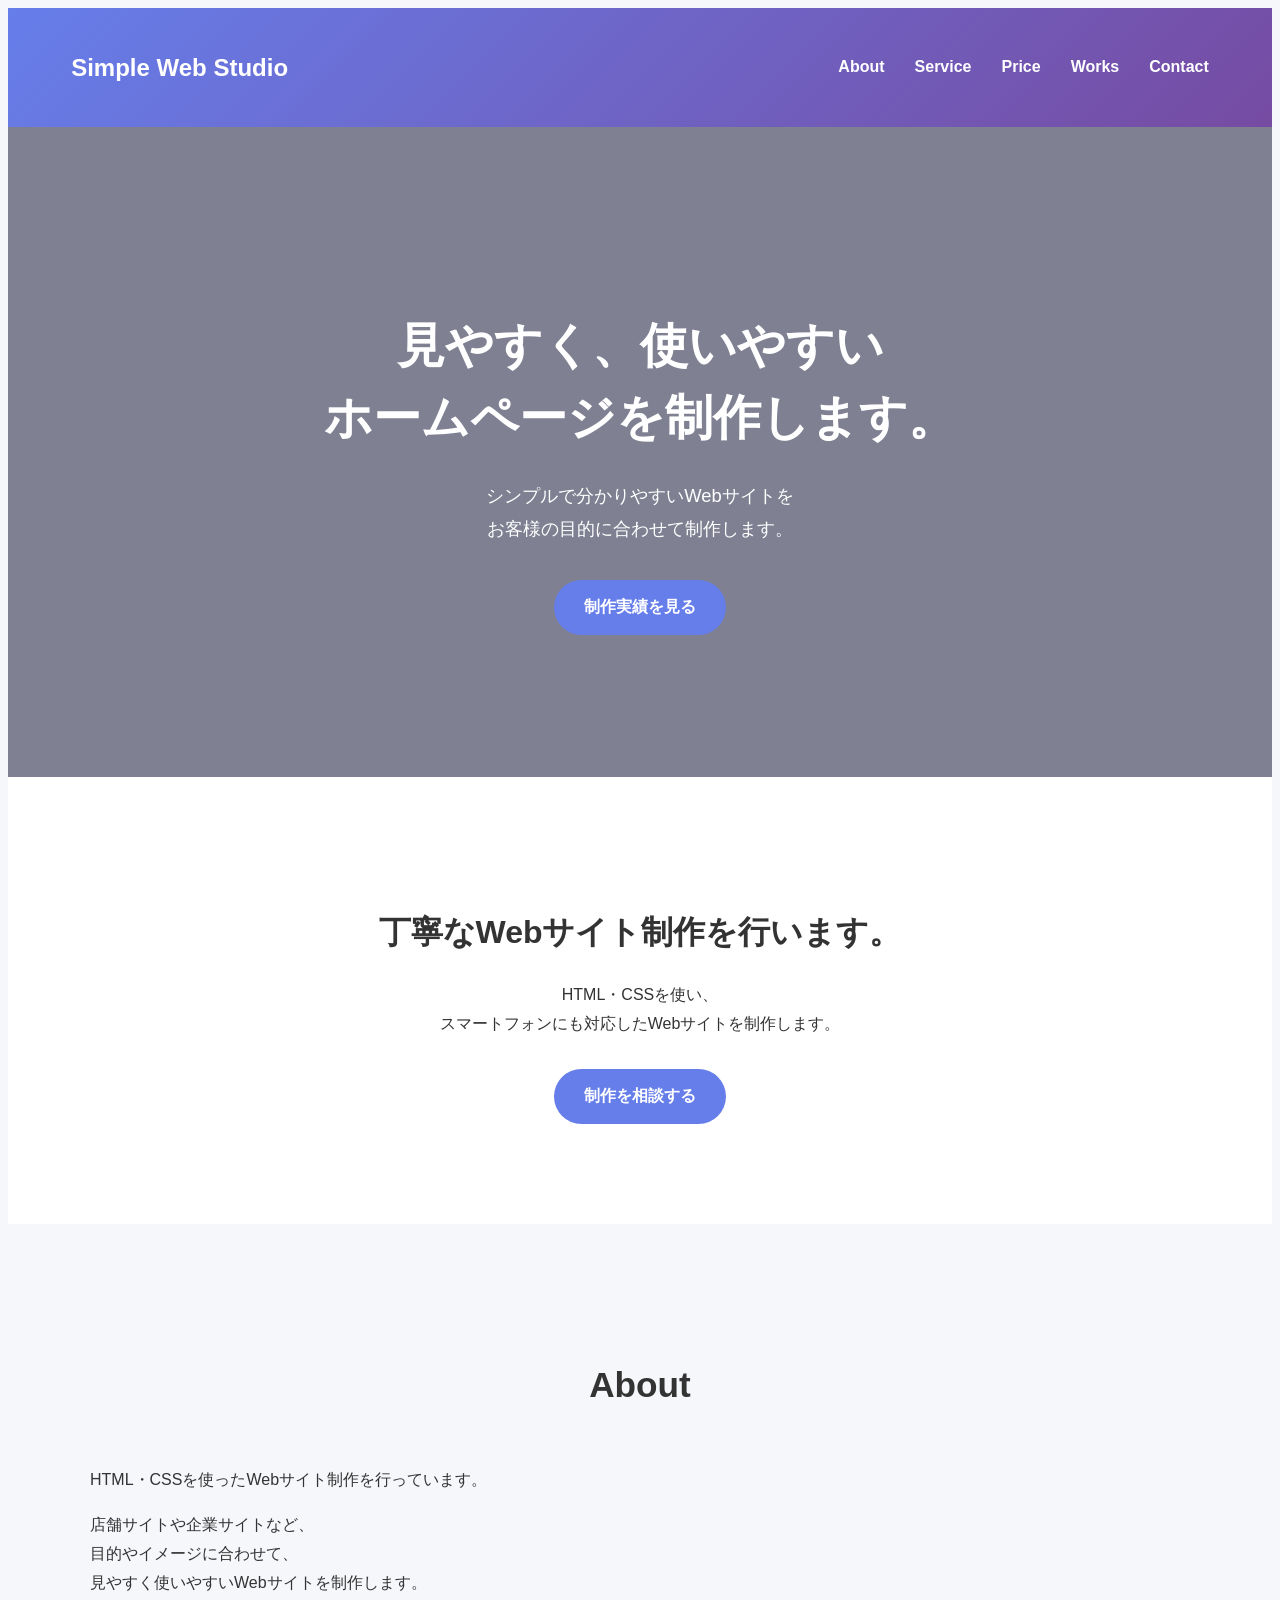
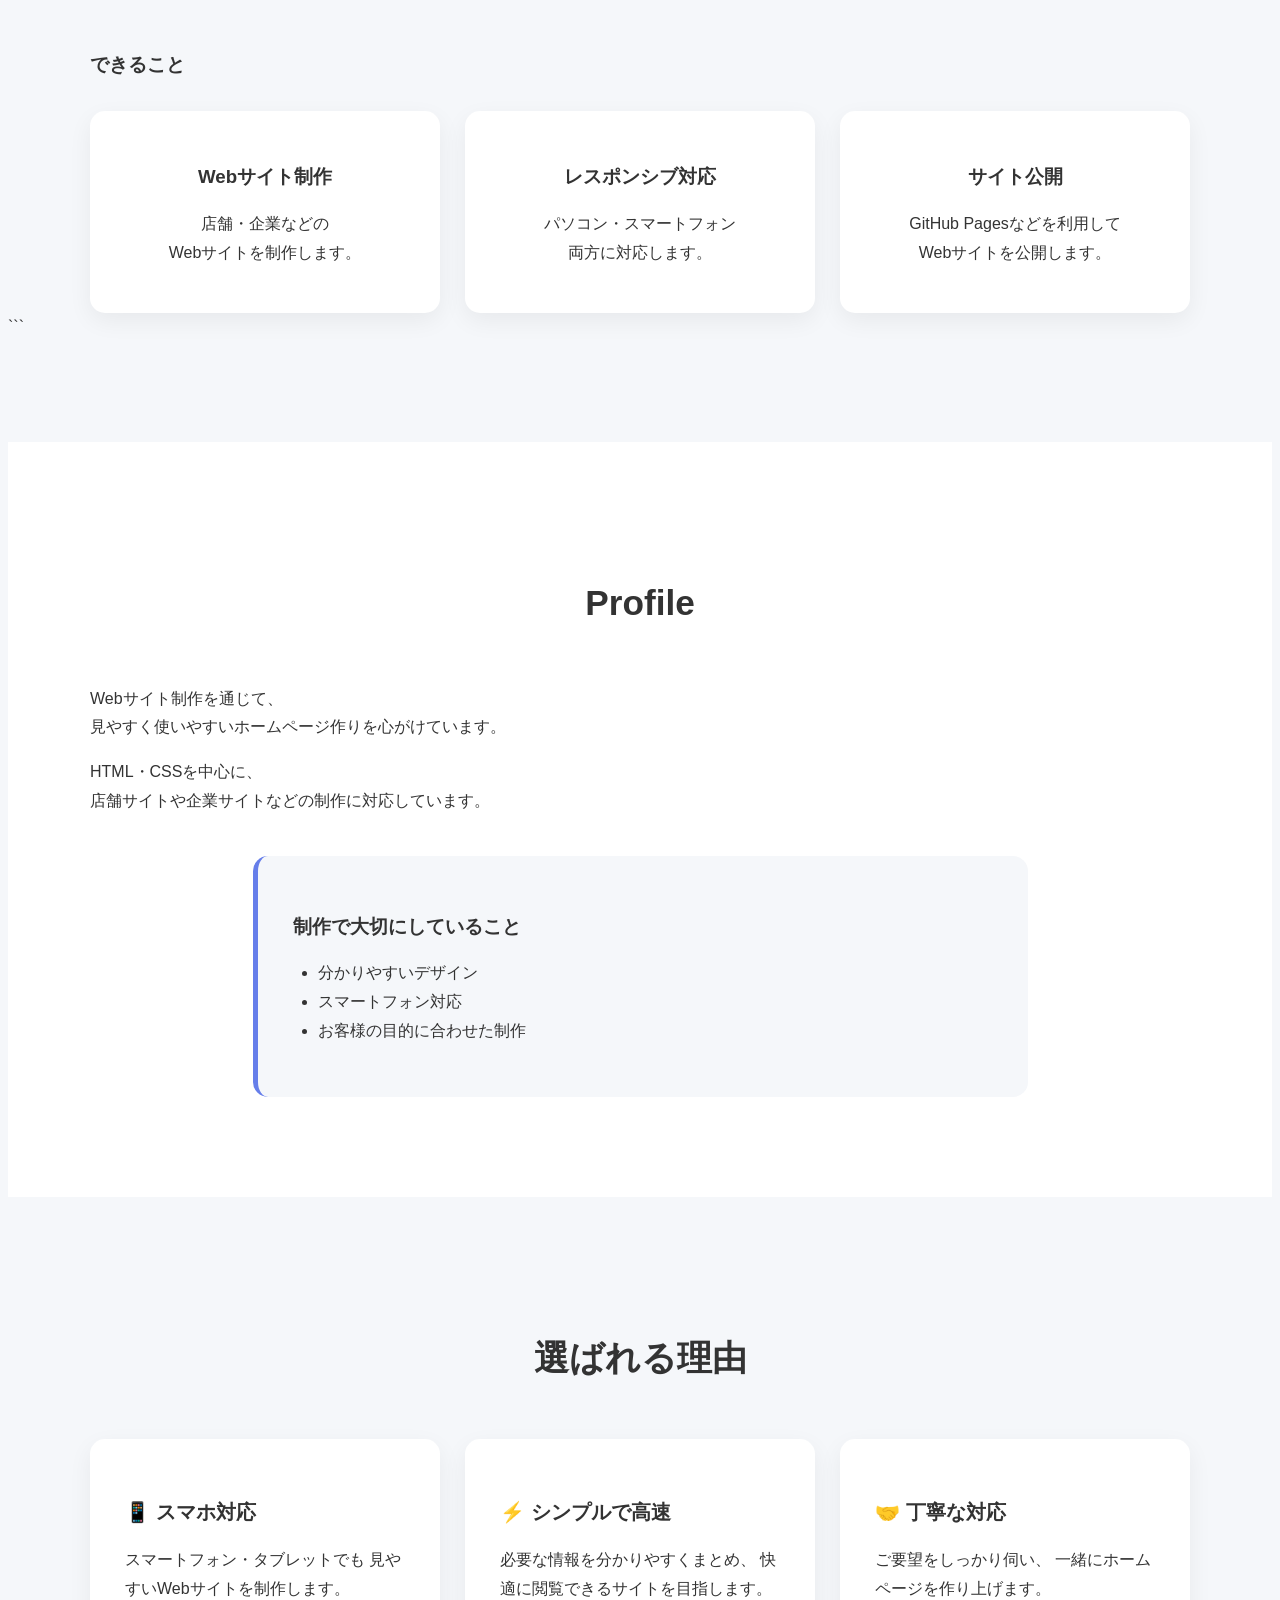
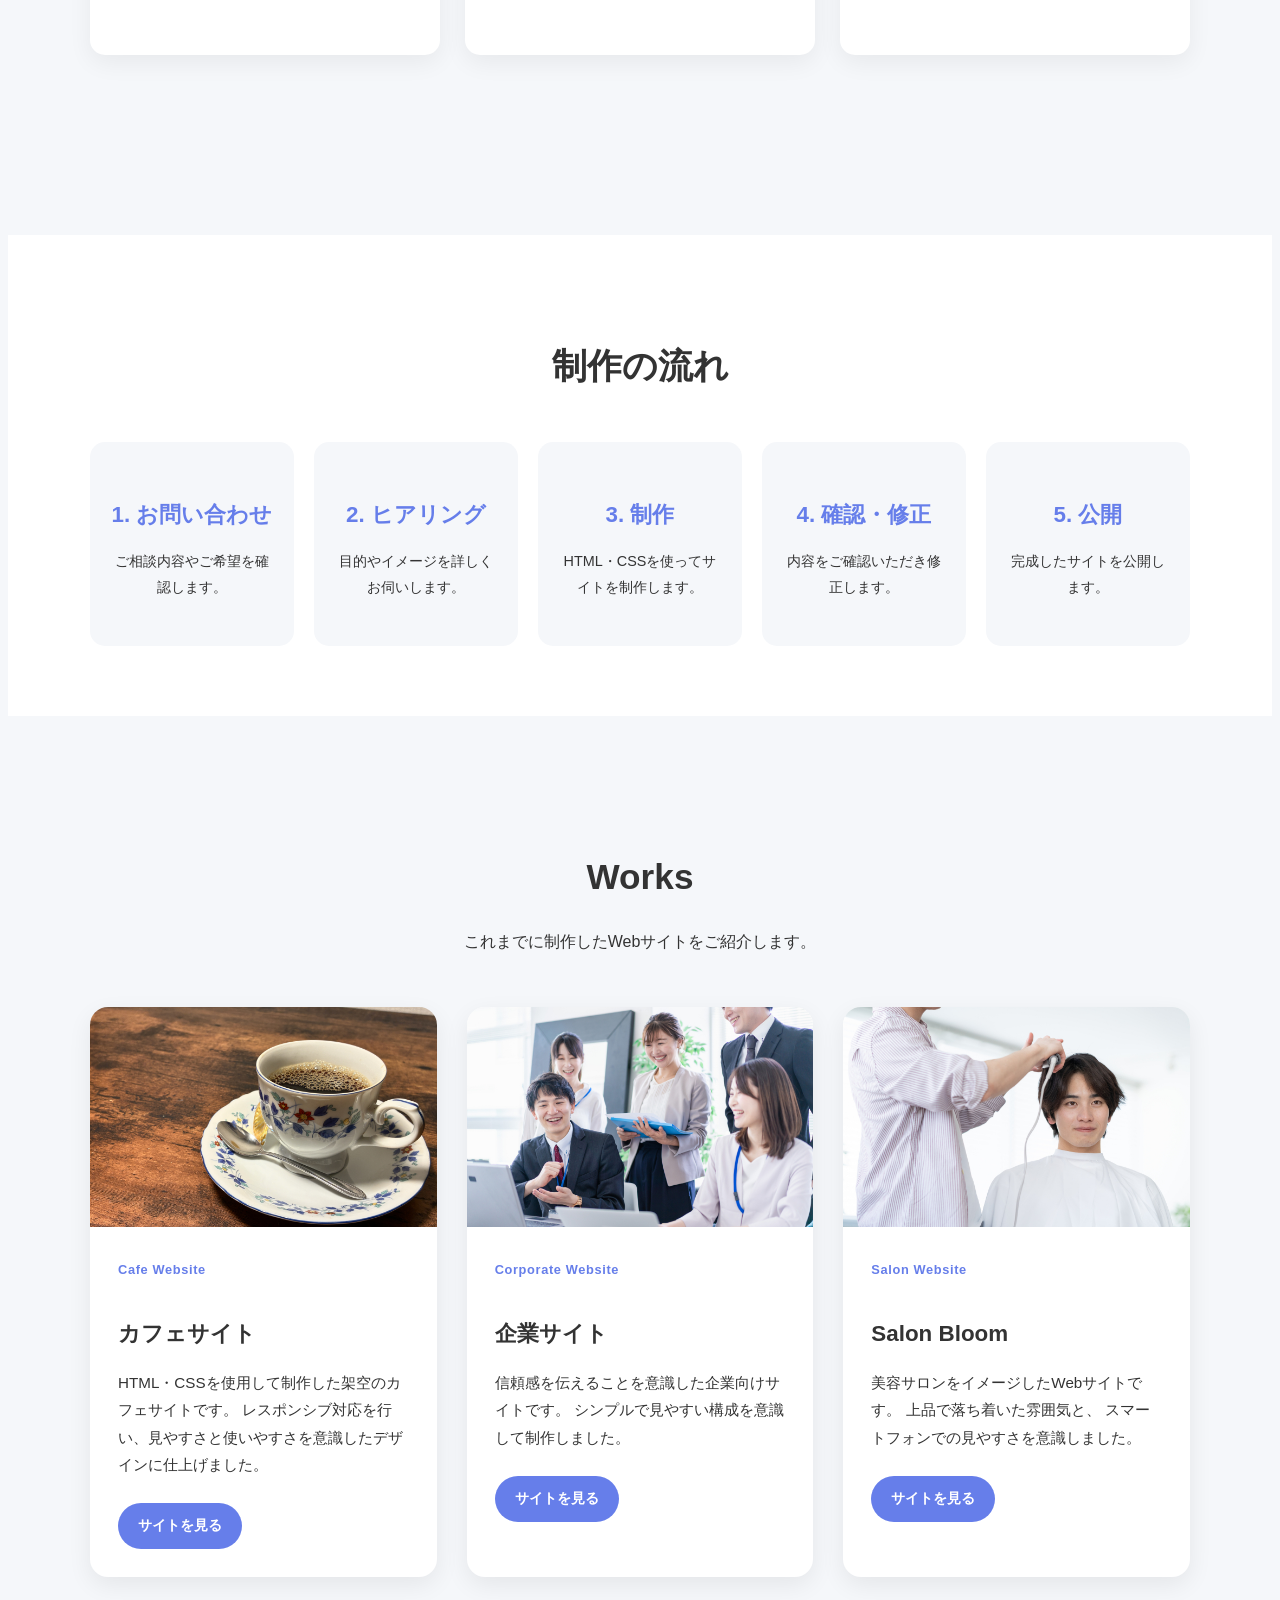
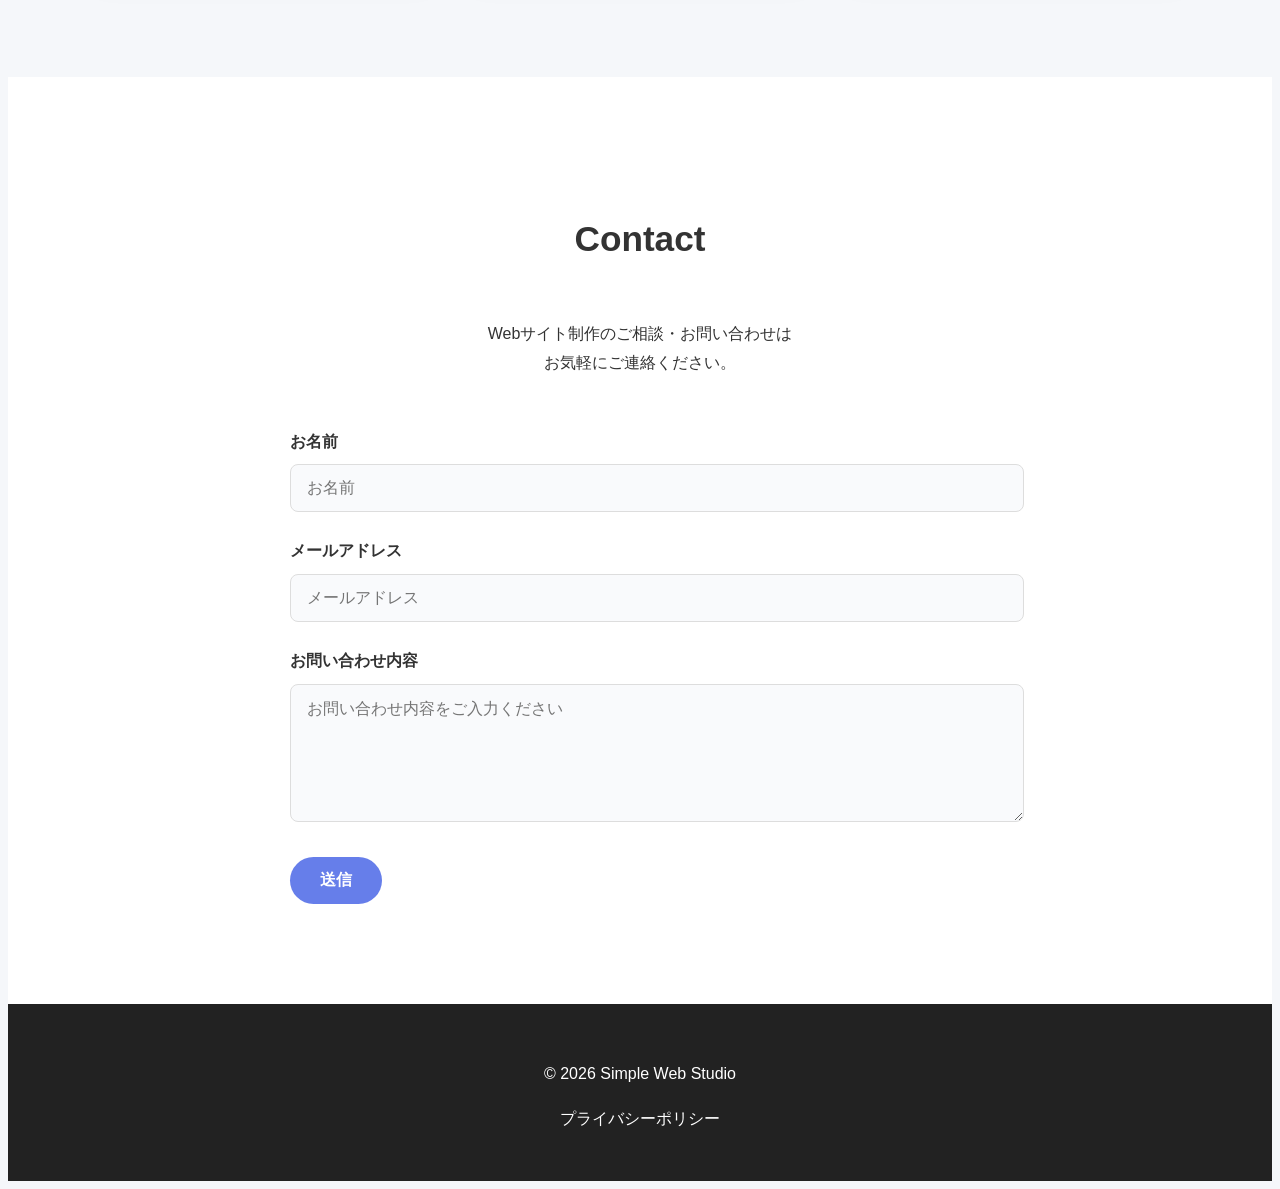
==== commit b7b22d67: "Service page update" ====
--- a/index.html
+++ b/index.html
@@ -2,359 +2,714 @@
 <html lang="ja">
 
 <head>
+
     <meta charset="UTF-8">
+
     <meta name="viewport" content="width=device-width, initial-scale=1.0">
 
     <title>Simple Web Studio | Web制作</title>
 
     <link rel="stylesheet" href="style.css">
-<link rel="icon" href="favicon.png" type="image/png">
+
+    <link rel="icon" href="favicon.png" type="image/png">
 
 </head>
 
+
 <body>
 
+
+<!-- =========================
+     Header
+========================= -->
+
 <header>
 
     <h1>Simple Web Studio</h1>
 
     <div class="menu-toggle">
-    ☰ MENU
-</div>
+        ☰ MENU
+    </div>
 
     <nav>
+
         <ul>
-            <li><a href="#about">About</a></li>
-            <li><a href="service.html">Service</a></li>
-            <li><a href="price.html">Price</a></li>
-            <li><a href="#works">Works</a></li>
-            <li><a href="#contact">Contact</a></li>
+
+            <li>
+                <a href="#about">About</a>
+            </li>
+
+            <li>
+                <a href="service.html">Service</a>
+            </li>
+
+            <li>
+                <a href="price.html">Price</a>
+            </li>
+
+            <li>
+                <a href="#works">Works</a>
+            </li>
+
+            <li>
+                <a href="#contact">Contact</a>
+            </li>
+
         </ul>
+
     </nav>
 
+</header>
+
+
+
+<!-- =========================
+     Hero
+========================= -->
+
+<section class="hero">
+
+    <div class="hero-content">
+
+        <h2>
+            見やすく、使いやすい<br>
+            ホームページを制作します。
+        </h2>
+
+        <p>
+            シンプルで分かりやすいWebサイトを<br>
+            お客様の目的に合わせて制作します。
+        </p>
+
+        <a href="#works" class="btn">
+            制作実績を見る
+        </a>
+
+    </div>
+
+</section>
+
+
+
+<!-- =========================
+     Introduction
+========================= -->
+
+<section class="intro">
+
+    <div class="container">
+
+        <h2>
+            丁寧なWebサイト制作を行います。
+        </h2>
+
+        <p>
+            HTML・CSSを使い、<br>
+            スマートフォンにも対応したWebサイトを制作します。
+        </p>
+
+        <a href="#contact" class="btn">
+            制作を相談する
+        </a>
+
+    </div>
+
+</section>
+
+
+
+<!-- =========================
+     About
+========================= -->
+
+<section id="about" class="section">
+
+
+<div class="container">
+
+    <h2>About</h2>
+
     <p>
-        見やすく、使いやすいホームページを制作します。
-    </p>
-
-    <a href="#works" class="btn">
-        制作実績を見る
-    </a>
-
-</header>
-
-<main>
-
-<section class="hero">
-
-    <h2>
-        丁寧なWebサイト制作を行います。
-    </h2>
-
-    <p>
-        HTML・CSSを使い、
-        スマートフォンにも対応したWebサイトを制作します。
-    </p>
-
-    <a href="#contact" class="btn">
-        制作を相談する
-    </a>
-
-</section>
-
-<section id="about" class="about fade">
-
-    <h2>About</h2>
-
-    <p>
-        HTML・CSSを使ったホームページ制作を行っています。
+        HTML・CSSを使ったWebサイト制作を行っています。
     </p>
 
     <p>
         店舗サイトや企業サイトなど、
-        目的に合わせた見やすく使いやすいWebサイトを制作します。
+        <br>
+        目的やイメージに合わせて、
+        <br>
+        見やすく使いやすいWebサイトを制作します。
     </p>
 
-    <h3>Skills</h3>
+
+    <h3>できること</h3>
+
 
     <div class="skill-list">
 
+
         <div class="skill-card">
-            HTML / CSS
-            <p>Webサイト制作の基本技術</p>
+
+            <h3>
+                Webサイト制作
+            </h3>
+
+            <p>
+                店舗・企業などの
+                <br>
+                Webサイトを制作します。
+            </p>
+
         </div>
 
+
+
         <div class="skill-card">
-            レスポンシブ対応
-            <p>スマホ表示に対応</p>
+
+            <h3>
+                レスポンシブ対応
+            </h3>
+
+            <p>
+                パソコン・スマートフォン
+                <br>
+                両方に対応します。
+            </p>
+
         </div>
 
+
+
         <div class="skill-card">
-            GitHub Pages
-            <p>Webサイト公開</p>
+
+            <h3>
+                サイト公開
+            </h3>
+
+            <p>
+                GitHub Pagesなどを利用して
+                <br>
+                Webサイトを公開します。
+            </p>
+
         </div>
 
-    </div>
+
+    </div>
+
+
+</div>
+```
+
 
 </section>
 
-<section id="profile" class="profile fade">
-
-    <h2>Profile</h2>
-
-    <p>
-        Webサイト制作を通じて、<br>
-        見やすく使いやすいホームページ作りを心がけています。
-    </p>
-
-    <p>
-        HTML・CSSを中心に、<br>
-        店舗サイトや企業サイトなどの制作に対応しています。
-    </p>
-
-    <div class="profile-box">
-
-        <h3>制作で大切にしていること</h3>
-
-        <ul>
-            <li>分かりやすいデザイン</li>
-            <li>スマートフォン対応</li>
-            <li>お客様の目的に合わせた制作</li>
-        </ul>
+
+
+<!-- =========================
+     Profile
+========================= -->
+
+<section class="section profile-section">
+
+    <div class="container">
+
+        <h2>Profile</h2>
+
+        <p>
+            Webサイト制作を通じて、<br>
+            見やすく使いやすいホームページ作りを心がけています。
+        </p>
+
+        <p>
+            HTML・CSSを中心に、<br>
+            店舗サイトや企業サイトなどの制作に対応しています。
+        </p>
+
+
+        <div class="profile-box">
+
+            <h3>
+                制作で大切にしていること
+            </h3>
+
+            <ul>
+
+                <li>
+                    分かりやすいデザイン
+                </li>
+
+                <li>
+                    スマートフォン対応
+                </li>
+
+                <li>
+                    お客様の目的に合わせた制作
+                </li>
+
+            </ul>
+
+        </div>
 
     </div>
 
 </section>
 
-<section id="features" class="features fade">
-
-    <h2>選ばれる理由</h2>
-
-    <div class="features-container">
-
-        <div class="feature-card">
-            <h3>📱 スマホ対応</h3>
-            <p>
-                スマートフォン・タブレットでも
-                見やすいWebサイトを制作します。
-            </p>
+
+
+<!-- =========================
+     Features
+========================= -->
+
+<section class="section features-section">
+
+    <div class="container">
+
+        <h2>
+            選ばれる理由
+        </h2>
+
+
+        <div class="features-container">
+
+
+            <div class="feature-card">
+
+                <h3>
+                    📱 スマホ対応
+                </h3>
+
+                <p>
+                    スマートフォン・タブレットでも
+                    見やすいWebサイトを制作します。
+                </p>
+
+            </div>
+
+
+
+            <div class="feature-card">
+
+                <h3>
+                    ⚡ シンプルで高速
+                </h3>
+
+                <p>
+                    必要な情報を分かりやすくまとめ、
+                    快適に閲覧できるサイトを目指します。
+                </p>
+
+            </div>
+
+
+
+            <div class="feature-card">
+
+                <h3>
+                    🤝 丁寧な対応
+                </h3>
+
+                <p>
+                    ご要望をしっかり伺い、
+                    一緒にホームページを作り上げます。
+                </p>
+
+            </div>
+
+
         </div>
 
-        <div class="feature-card">
-            <h3>⚡ シンプルで高速</h3>
-            <p>
-                必要な情報を分かりやすくまとめ、
-                快適に閲覧できるサイトを目指します。
-            </p>
+    </div>
+
+</section>
+
+
+
+<!-- =========================
+     Flow
+========================= -->
+
+<section class="section flow-section">
+
+    <div class="container">
+
+        <h2>
+            制作の流れ
+        </h2>
+
+
+        <div class="flow-container">
+
+
+            <div class="flow-card">
+
+                <h3>
+                    1. お問い合わせ
+                </h3>
+
+                <p>
+                    ご相談内容やご希望を確認します。
+                </p>
+
+            </div>
+
+
+
+            <div class="flow-card">
+
+                <h3>
+                    2. ヒアリング
+                </h3>
+
+                <p>
+                    目的やイメージを詳しくお伺いします。
+                </p>
+
+            </div>
+
+
+
+            <div class="flow-card">
+
+                <h3>
+                    3. 制作
+                </h3>
+
+                <p>
+                    HTML・CSSを使ってサイトを制作します。
+                </p>
+
+            </div>
+
+
+
+            <div class="flow-card">
+
+                <h3>
+                    4. 確認・修正
+                </h3>
+
+                <p>
+                    内容をご確認いただき修正します。
+                </p>
+
+            </div>
+
+
+
+            <div class="flow-card">
+
+                <h3>
+                    5. 公開
+                </h3>
+
+                <p>
+                    完成したサイトを公開します。
+                </p>
+
+            </div>
+
+
         </div>
 
-        <div class="feature-card">
-            <h3>🤝 丁寧な対応</h3>
-            <p>
-                ご要望をしっかり伺い、
-                一緒にホームページを作り上げます。
-            </p>
+    </div>
+
+</section>
+
+
+
+<!-- =========================
+     Works
+========================= -->
+
+<section id="works" class="section works-section">
+
+    <div class="container">
+
+        <h2>
+            Works
+        </h2>
+
+        <p class="section-description">
+            これまでに制作したWebサイトをご紹介します。
+        </p>
+
+
+        <div class="works-container">
+
+
+            <!-- カフェサイト -->
+
+            <div class="work-card">
+
+                <div class="work-image">
+
+                    <img
+                        src="images/cafe.jpg"
+                        alt="カフェサイト"
+                    >
+
+                </div>
+
+
+                <div class="work-content">
+
+                    <span class="work-category">
+                        Cafe Website
+                    </span>
+
+                    <h3>
+                        カフェサイト
+                    </h3>
+
+                    <p>
+                        HTML・CSSを使用して制作した架空のカフェサイトです。
+                        レスポンシブ対応を行い、見やすさと使いやすさを意識したデザインに仕上げました。
+                    </p>
+
+                    <a
+                        href="cafe-site/index.html"
+                        class="work-button"
+                    >
+                        サイトを見る
+                    </a>
+
+                </div>
+
+            </div>
+
+
+
+            <!-- 企業サイト -->
+
+            <div class="work-card">
+
+                <div class="work-image">
+
+                    <img
+                        src="images/company.jpg"
+                        alt="企業サイト"
+                    >
+
+                </div>
+
+
+                <div class="work-content">
+
+                    <span class="work-category">
+                        Corporate Website
+                    </span>
+
+                    <h3>
+                        企業サイト
+                    </h3>
+
+                    <p>
+                        信頼感を伝えることを意識した企業向けサイトです。
+                        シンプルで見やすい構成を意識して制作しました。
+                    </p>
+
+                    <a
+                        href="company-site/index.html"
+                        class="work-button"
+                    >
+                        サイトを見る
+                    </a>
+
+                </div>
+
+            </div>
+
+
+
+            <!-- サロンサイト -->
+
+            <div class="work-card">
+
+                <div class="work-image">
+
+                    <img
+                        src="images/salon.jpg"
+                        alt="Salon Bloom"
+                    >
+
+                </div>
+
+
+                <div class="work-content">
+
+                    <span class="work-category">
+                        Salon Website
+                    </span>
+
+                    <h3>
+                        Salon Bloom
+                    </h3>
+
+                    <p>
+                        美容サロンをイメージしたWebサイトです。
+                        上品で落ち着いた雰囲気と、
+                        スマートフォンでの見やすさを意識しました。
+                    </p>
+
+                    <a
+                        href="salon-site/index.html"
+                        class="work-button"
+                    >
+                        サイトを見る
+                    </a>
+
+                </div>
+
+            </div>
+
+
         </div>
 
     </div>
 
 </section>
 
-<section id="flow" class="flow fade">
-
-    <h2>制作の流れ</h2>
-
-    <div class="flow-container">
-
-        <div class="flow-card">
-            <h3>1. お問い合わせ</h3>
-            <p>
-                ご相談内容やご希望を確認します。
-            </p>
-        </div>
-
-        <div class="flow-card">
-            <h3>2. ヒアリング</h3>
-            <p>
-                目的やイメージを詳しくお伺いします。
-            </p>
-        </div>
-
-        <div class="flow-card">
-            <h3>3. 制作</h3>
-            <p>
-                HTML・CSSを使ってサイトを制作します。
-            </p>
-        </div>
-
-        <div class="flow-card">
-            <h3>4. 確認・修正</h3>
-            <p>
-                内容をご確認いただき修正します。
-            </p>
-        </div>
-
-        <div class="flow-card">
-            <h3>5. 公開</h3>
-            <p>
-                完成したサイトを公開します。
-            </p>
-        </div>
+
+
+<!-- =========================
+     Contact
+========================= -->
+
+<section id="contact" class="section contact-section">
+
+    <div class="container">
+
+        <h2>
+            Contact
+        </h2>
+
+        <p>
+            Webサイト制作のご相談・お問い合わせは<br>
+            お気軽にご連絡ください。
+        </p>
+
+
+        <form
+    action="https://formspree.io/f/xgogdvdo"
+    method="POST"
+    class="contact-form"
+>
+
+
+            <label for="name">
+                お名前
+            </label>
+
+            <input
+                type="text"
+                id="name"
+                name="name"
+                placeholder="お名前"
+                required
+            >
+
+
+
+            <label for="email">
+                メールアドレス
+            </label>
+
+            <input
+                type="email"
+                id="email"
+                name="email"
+                placeholder="メールアドレス"
+                required
+            >
+
+
+
+            <label for="message">
+                お問い合わせ内容
+            </label>
+
+            <textarea
+                id="message"
+                name="message"
+                rows="6"
+                placeholder="お問い合わせ内容をご入力ください"
+                required
+            ></textarea>
+
+
+
+            <button
+                type="submit"
+                class="btn"
+            >
+                送信
+            </button>
+
+
+        </form>
 
     </div>
 
 </section>
 
-<section id="works" class="fade">
-
-    <h2>Works</h2>
-
-    <div class="works-container">
-
-        <!-- カフェサイト -->
-        <div class="card">
-
-            <img src="images/cafe.jpg" alt="カフェサイト">
-
-            <h3>カフェサイト</h3>
-
-            
-                <p>
-HTML・CSSを使用して制作した架空のカフェサイトです。<br>
-レスポンシブ対応を行い、見やすさと使いやすさを意識したデザインに仕上げました。
-</p>
-            
-
-            <p>
-                <strong>使用技術：</strong>HTML / CSS
-            </p>
-
-            <p>
-                <strong>制作期間：</strong>約1週間
-            </p>
-
-            <p><strong>工夫した点：</strong>
-余白や文字サイズを調整し、シンプルで読みやすいデザインを心掛けました。
-</p>
-
-            <a href="cafe-site/index.html" class="button">
-                サイトを見る
+
+
+<!-- =========================
+     Footer
+========================= -->
+
+<footer>
+
+    <div class="container">
+
+        <p>
+            © 2026 Simple Web Studio
+        </p>
+
+        <p>
+            <a href="privacy.html">
+                プライバシーポリシー
             </a>
-
-        </div>
-
-
-
-        <!-- 企業サイト -->
-        <div class="card">
-
-            <img src="images/company.jpg" alt="企業サイト">
-
-            <h3>企業サイト</h3>
-
-            <p>
-                信頼感を伝えることを意識した企業向けサイトです。
-            </p>
-
-            <p>
-                <strong>使用技術：</strong>HTML / CSS
-            </p>
-
-            <p>
-                <strong>制作期間：</strong>約1週間
-            </p>
-
-            <a href="company-site/index.html" class="button">
-                サイトを見る
-            </a>
-
-        </div>
-
-
-<!-- 美容室サイト -->
-<div class="card">
-
-<img src="images/salon.jpg" alt="美容室サイト">
-
-<h3>美容室サイト</h3>
-
-<p>
-美容室を想定した店舗サイトです。<br>
-落ち着いた雰囲気のデザインと、
-予約までの導線を意識して制作しました。
-</p>
-
-<p>
-<strong>使用技術：</strong>
-HTML / CSS / JavaScript
-</p>
-
-<p>
-<strong>制作期間：</strong>
-約1週間
-</p>
-
-<p>
-<strong>工夫した点：</strong>
-スマートフォン対応、
-ハンバーガーメニュー、
-予約フォームを実装しました。
-</p>
-
-<a href="salon-site/index.html" class="button">
-サイトを見る
-</a>
-
-</div>
-
-
-
-       
-
-    </div>
-
-</section>
-
-<section id="contact" class="contact fade">
-
-    <h2>Contact</h2>
-
-    <p>
-        Webサイト制作のご相談・お問い合わせは<br>
-        お気軽にご連絡ください。
-    </p>
-
-
-   <form action="https://formspree.io/f/xgogdvdo" method="POST">
-
-        <label>
-            お名前
-        </label>
-
-        <input type="text" name="name" placeholder="名前">
-
-<input type="email" name="email" placeholder="メールアドレス">
-
-<textarea name="message" placeholder="お問い合わせ内容"></textarea>
-
-<button type="submit">送信</button>
-    </form>
-
-
-</section>
-
-</main>
-
-<footer>
-
-    <p>© 2026 Simple Web Studio</p>
-
-    <p>
-        <a href="privacy.html">プライバシーポリシー</a>
-    </p>
+        </p>
+
+    </div>
 
 </footer>
 
-<script src="script.js"></script>
+
+
+<!-- =========================
+     JavaScript
+========================= -->
+
+<script>
+
+const menuToggle = document.querySelector(".menu-toggle");
+const nav = document.querySelector("nav");
+
+menuToggle.addEventListener("click", function () {
+
+    nav.classList.toggle("active");
+
+});
+
+
+const navLinks = document.querySelectorAll("nav a");
+
+navLinks.forEach(function (link) {
+
+    link.addEventListener("click", function () {
+
+        nav.classList.remove("active");
+
+    });
+
+});
+
+</script>
+
 
 </body>
+
 </html>
--- a/style.css
+++ b/style.css
@@ -1,588 +1,833 @@
-/* ==========================
-   リセット
-========================== */
-
-*{
-    margin:0;
-    padding:0;
-    box-sizing:border-box;
-}
-
-body{
-    font-family:"Noto Sans JP",sans-serif;
-    background:#f5f7fa;
-    color:#333;
-    line-height:1.8;
-}
-
-/* ==========================
+```css
+/* =========================
+   Reset
+========================= */
+
+* {
+    margin: 0;
+    padding: 0;
+    box-sizing: border-box;
+}
+
+
+/* =========================
+   Base
+========================= */
+
+html {
+    scroll-behavior: smooth;
+}
+
+body {
+    font-family: "Noto Sans JP", sans-serif;
+    color: #333;
+    background: #f5f7fa;
+    line-height: 1.8;
+}
+
+img {
+    max-width: 100%;
+    display: block;
+}
+
+a {
+    text-decoration: none;
+    color: inherit;
+}
+
+
+/* =========================
+   Container
+========================= */
+
+.container {
+    width: 90%;
+    max-width: 1100px;
+    margin: 0 auto;
+}
+
+
+/* =========================
    Header
-========================== */
-
-header{
-    background:linear-gradient(135deg,#2563eb,#0f766e);
-    color:#fff;
-    text-align:center;
-    padding:80px 20px;
-    box-shadow:0 5px 20px rgba(0,0,0,.1);
-}
-
-header h1{
-    font-size:48px;
-    margin-bottom:20px;
-}
-
-header p{
-    font-size:20px;
-    margin:25px 0;
-}
-
-/* ==========================
+========================= */
+
+header {
+    display: flex;
+    justify-content: space-between;
+    align-items: center;
+    padding: 22px 5%;
+    background: linear-gradient(
+        135deg,
+        #667eea,
+        #764ba2
+    );
+    color: #fff;
+    position: sticky;
+    top: 0;
+    z-index: 1000;
+}
+
+header h1 {
+    font-size: 1.5rem;
+    font-weight: 700;
+}
+
+
+/* =========================
    Navigation
-========================== */
-
-nav ul{
-    list-style:none;
-    display:flex;
-    justify-content:center;
-    gap:30px;
-    margin-top:30px;
-}
-
-nav a{
-    color:#fff;
-    text-decoration:none;
-    font-weight:bold;
-    transition:.3s;
-}
-
-nav a:hover{
-    opacity:.7;
-}
-
-/* ==========================
+========================= */
+
+nav ul {
+    display: flex;
+    gap: 30px;
+    list-style: none;
+}
+
+nav a {
+    color: #fff;
+    font-weight: 600;
+    transition: 0.3s;
+}
+
+nav a:hover {
+    opacity: 0.7;
+}
+
+
+/* =========================
+   Menu Button
+========================= */
+
+.menu-toggle {
+    display: none;
+    cursor: pointer;
+    font-weight: 600;
+}
+
+
+/* =========================
+   Hero
+========================= */
+
+.hero {
+    min-height: 650px;
+    display: flex;
+    align-items: center;
+    justify-content: center;
+    text-align: center;
+
+    background:
+        linear-gradient(
+            rgba(30, 30, 60, 0.55),
+            rgba(30, 30, 60, 0.55)
+        ),
+        url("images/hero.jpg") center / cover no-repeat;
+
+    color: #fff;
+}
+
+.hero-content {
+    width: 90%;
+    max-width: 800px;
+}
+
+.hero h2 {
+    font-size: 3rem;
+    line-height: 1.5;
+    margin-bottom: 25px;
+}
+
+.hero p {
+    font-size: 1.15rem;
+    margin-bottom: 35px;
+}
+
+
+/* =========================
    Button
-========================== */
-
-.btn{
-    display:inline-block;
-    padding:15px 35px;
-    background:#fff;
-    color:#2563eb;
-    text-decoration:none;
-    border-radius:50px;
-    font-weight:bold;
-    transition:.3s;
-    box-shadow:0 5px 15px rgba(0,0,0,.15);
-}
-
-.btn:hover{
-    transform:translateY(-5px);
-    box-shadow:0 10px 25px rgba(0,0,0,.2);
-}
-
-/* ==========================
-   Hero
-========================== */
-
-.hero{
-    background:#fff;
-    text-align:center;
-    padding:100px 20px;
-}
-
-.hero h2{
-    font-size:48px;
-    color:#1e3a8a;
-    margin-bottom:20px;
-}
-
-.hero p{
-    font-size:20px;
-    margin-bottom:40px;
-}
-
-/* ==========================
+========================= */
+
+.btn {
+    display: inline-block;
+    padding: 13px 30px;
+    border-radius: 30px;
+
+    background: #667eea;
+    color: #fff;
+
+    font-weight: 700;
+
+    transition:
+        transform 0.3s,
+        opacity 0.3s;
+}
+
+.btn:hover {
+    transform: translateY(-3px);
+    opacity: 0.85;
+}
+
+
+/* =========================
+   Introduction
+========================= */
+
+.intro {
+    padding: 100px 0;
+    text-align: center;
+    background: #fff;
+}
+
+.intro h2 {
+    font-size: 2rem;
+    margin-bottom: 20px;
+}
+
+.intro p {
+    margin-bottom: 30px;
+}
+
+
+/* =========================
+   Common Section
+========================= */
+
+.section {
+    padding: 100px 0;
+}
+
+.section h2 {
+    text-align: center;
+    font-size: 2.2rem;
+    margin-bottom: 50px;
+}
+
+.section h3 {
+    margin-bottom: 15px;
+}
+
+.section-description {
+    text-align: center;
+    margin-top: -30px;
+    margin-bottom: 50px;
+}
+
+
+/* =========================
    About
-========================== */
-
-.about{
-    max-width:900px;
-    margin:auto;
-    padding:80px 20px;
-    text-align:center;
-}
-
-.about h2{
-    font-size:36px;
-    margin-bottom:30px;
-}
-
-.about h3{
-    margin-top:50px;
-    margin-bottom:25px;
-}
-
-.about p{
-    color:#555;
-    margin-bottom:15px;
-}
-
-/* ==========================
+========================= */
+
+#about {
+    background: #f5f7fa;
+}
+
+#about > .container > h3 {
+    margin-top: 50px;
+}
+
+
+/* =========================
    Skills
-========================== */
-
-.skill-list{
-    display:flex;
-    justify-content:center;
-    gap:20px;
-    flex-wrap:wrap;
-}
-
-.skill-card{
-    width:220px;
-    background:#fff;
-    padding:25px;
-    border-radius:15px;
-    box-shadow:0 8px 20px rgba(0,0,0,.1);
-    font-weight:bold;
-}
-
-.skill-card p{
-    margin-top:10px;
-    font-size:14px;
-    color:#555;
-    font-weight:normal;
-}
-/* ==========================
+========================= */
+
+.skill-list {
+    display: grid;
+    grid-template-columns: repeat(3, 1fr);
+    gap: 25px;
+    margin-top: 30px;
+}
+
+.skill-card {
+    padding: 30px;
+    background: #fff;
+    border-radius: 15px;
+
+    box-shadow:
+        0 8px 25px rgba(0, 0, 0, 0.06);
+
+    text-align: center;
+
+    transition:
+        transform 0.3s,
+        box-shadow 0.3s;
+}
+
+.skill-card:hover {
+    transform: translateY(-5px);
+
+    box-shadow:
+        0 15px 35px rgba(0, 0, 0, 0.1);
+}
+
+.skill-card h3 {
+    margin-bottom: 10px;
+}
+
+
+/* =========================
+   Profile
+========================= */
+
+.profile-section {
+    background: #fff;
+}
+
+.profile-box {
+    max-width: 700px;
+    margin: 40px auto 0;
+    padding: 35px;
+
+    background: #f5f7fa;
+
+    border-radius: 15px;
+    border-left: 5px solid #667eea;
+}
+
+.profile-box ul {
+    padding-left: 25px;
+}
+
+
+/* =========================
+   Features
+========================= */
+
+.features-section {
+    background: #f5f7fa;
+}
+
+.features-container {
+    display: grid;
+    grid-template-columns: repeat(3, 1fr);
+    gap: 25px;
+}
+
+.feature-card {
+    background: #fff;
+    padding: 35px;
+    border-radius: 15px;
+
+    box-shadow:
+        0 8px 25px rgba(0, 0, 0, 0.06);
+
+    transition:
+        transform 0.3s;
+}
+
+.feature-card:hover {
+    transform: translateY(-5px);
+}
+
+.feature-card h3 {
+    font-size: 1.25rem;
+}
+
+
+/* =========================
+   Flow
+========================= */
+
+.flow-section {
+    background: #fff;
+}
+
+.flow-container {
+    display: grid;
+    grid-template-columns: repeat(5, 1fr);
+    gap: 15px;
+}
+
+.flow-card {
+    padding: 25px 20px;
+
+    background: #f5f7fa;
+
+    border-radius: 15px;
+
+    text-align: center;
+}
+
+.flow-card h3 {
+    font-size: 1.05rem;
+    color: #667eea;
+}
+
+.flow-card p {
+    font-size: 0.9rem;
+}
+
+
+/* =========================
    Works
-========================== */
-
-#works{
-    padding:80px 20px;
-    text-align:center;
-}
-
-#works h2{
-    font-size:36px;
-    margin-bottom:40px;
-}
-
-.works-container{
-    display:flex;
-    justify-content:center;
-    gap:30px;
-    flex-wrap:wrap;
-}
-
-.card{
-    width:320px;
-    background:#fff;
-    border-radius:15px;
-    overflow:hidden;
-    box-shadow:0 8px 20px rgba(0,0,0,.1);
-    transition:.3s;
-    text-align:center;
-}
-
-.card:hover{
-    transform:translateY(-8px);
-}
-
-.card img{
-    width:100%;
-    height:200px;
-    object-fit:cover;
-    transition:.3s;
-}
-
-.card:hover img{
-    transform:scale(1.05);
-}
-
-.card h3{
-    margin:20px 0 10px;
-}
-
-.card p{
-    padding:0 20px;
-    margin-bottom:10px;
-    color:#555;
-}
-
-.button{
-    display:inline-block;
-    margin:15px 0 25px;
-    padding:10px 20px;
-    background:#0077cc;
-    color:#fff;
-    text-decoration:none;
-    border-radius:5px;
-    transition:.3s;
-}
-
-.button:hover{
-    background:#005fa3;
-}
-
-/* ==========================
+========================= */
+
+.works-section {
+    background: #f5f7fa;
+}
+
+.works-container {
+    display: grid;
+    grid-template-columns: repeat(3, 1fr);
+    gap: 30px;
+}
+
+
+/* =========================
+   Work Card
+========================= */
+
+.work-card {
+    background: #fff;
+    border-radius: 18px;
+    overflow: hidden;
+
+    box-shadow:
+        0 8px 25px rgba(0, 0, 0, 0.07);
+
+    transition:
+        transform 0.3s,
+        box-shadow 0.3s;
+}
+
+.work-card:hover {
+    transform: translateY(-7px);
+
+    box-shadow:
+        0 15px 35px rgba(0, 0, 0, 0.12);
+}
+
+
+/* =========================
+   Work Image
+========================= */
+
+.work-image {
+    width: 100%;
+    height: 220px;
+    overflow: hidden;
+    background: #ddd;
+}
+
+.work-image img {
+    width: 100%;
+    height: 100%;
+    object-fit: cover;
+    object-position: center;
+}
+
+
+/* =========================
+   Work Content
+========================= */
+
+.work-content {
+    padding: 28px;
+}
+
+.work-category {
+    display: inline-block;
+
+    margin-bottom: 10px;
+
+    color: #667eea;
+
+    font-size: 0.8rem;
+    font-weight: 700;
+
+    letter-spacing: 0.05em;
+}
+
+.work-content h3 {
+    font-size: 1.4rem;
+    margin-bottom: 15px;
+}
+
+.work-content p {
+    font-size: 0.95rem;
+    margin-bottom: 25px;
+}
+
+
+/* =========================
+   Work Button
+========================= */
+
+.work-button {
+    display: inline-block;
+
+    padding: 10px 20px;
+
+    border-radius: 25px;
+
+    background: #667eea;
+    color: #fff;
+
+    font-size: 0.9rem;
+    font-weight: 700;
+
+    transition:
+        transform 0.3s,
+        opacity 0.3s;
+}
+
+.work-button:hover {
+    transform: translateY(-2px);
+    opacity: 0.8;
+}
+
+
+/* =========================
    Contact
-========================== */
-
-.contact{
-    background:#fff;
-    text-align:center;
-    padding:80px 20px;
-}
-
-.contact h2{
-    font-size:36px;
-    margin-bottom:20px;
-}
-
-.contact p{
-    margin-bottom:30px;
-}
-
-/* ==========================
+========================= */
+
+.contact-section {
+    background: #fff;
+    text-align: center;
+}
+
+.contact-form {
+    max-width: 700px;
+    margin: 50px auto 0;
+
+    text-align: left;
+}
+
+.contact-form label {
+    display: block;
+
+    margin-bottom: 8px;
+
+    font-weight: 700;
+}
+
+.contact-form input,
+.contact-form textarea {
+    width: 100%;
+
+    padding: 14px 16px;
+
+    margin-bottom: 25px;
+
+    border: 1px solid #ddd;
+    border-radius: 8px;
+
+    background: #f9fafc;
+
+    font-family: inherit;
+    font-size: 1rem;
+
+    outline: none;
+
+    transition:
+        border-color 0.3s,
+        box-shadow 0.3s;
+}
+
+.contact-form input:focus,
+.contact-form textarea:focus {
+    border-color: #667eea;
+
+    box-shadow:
+        0 0 0 3px rgba(102, 126, 234, 0.12);
+}
+
+.contact-form textarea {
+    resize: vertical;
+}
+
+.contact-form .btn {
+    border: none;
+    cursor: pointer;
+    font-family: inherit;
+    font-size: 1rem;
+}
+
+
+/* =========================
    Footer
-========================== */
-
-footer{
-    background:#1f2937;
-    color:#fff;
-    text-align:center;
-    padding:25px;
-}
-
-/* ==========================
-   Responsive
-========================== */
-
-@media (max-width:768px){
-
-    header h1{
-        font-size:34px;
-    }
-
-    nav ul{
-        flex-direction:column;
-        gap:15px;
-    }
-
-    .hero{
-        padding:70px 20px;
-    }
-
-    .hero h2{
-        font-size:32px;
-    }
-
-    .hero p{
-        font-size:18px;
-    }
-
-    .card{
-        width:90%;
-        max-width:350px;
-    }
-
-    .skill-card{
-        width:90%;
-        max-width:320px;
-    }
-}/* ==========================
-   ハンバーガーメニュー
-========================== */
-
-.menu-toggle{
-    display:none;
-}
-
-
-/* スマホ表示 */
-@media (max-width:768px){
-
-    .menu-toggle{
-        display:block;
-        margin-bottom:20px;
-    }
-
-    nav{
-        display:none;
-    }
-
-    nav.active{
-        display:block;
-    }
-
-}.menu-toggle{
-    user-select:none;
-}/* ==========================
-   スクロール表示
-========================== */
-
-.fade{
-    opacity:0;
-    transform:translateY(40px);
-    transition:1s;
-}
-
-.fade.active{
-    opacity:1;
-    transform:translateY(0);
-}/* ==========================
-   Contact Form
-========================== */
-
-.contact form{
-    max-width:600px;
-    margin:40px auto 0;
-    text-align:left;
-}
-
-.contact label{
-    display:block;
-    margin-bottom:8px;
-    font-weight:bold;
-}
-
-
-.contact input,
-.contact textarea{
-
-    width:100%;
-
-    padding:15px;
-
-    margin-bottom:20px;
-
-    border:1px solid #ddd;
-
-    border-radius:8px;
-
-    font-size:16px;
-
-}
-
-
-.contact textarea{
-
-    height:150px;
-
-    resize:vertical;
-
-}
-
-
-.contact button{
-
-    display:block;
-
-    width:100%;
-
-    padding:15px;
-
-    background:#2563eb;
-
-    color:white;
-
-    border:none;
-
-    border-radius:30px;
-
-    font-size:16px;
-
-    font-weight:bold;
-
-    cursor:pointer;
-
-    transition:.3s;
-
-}
-
-
-.contact button:hover{
-
-    background:#1d4ed8;
-
-    transform:translateY(-3px);
-
-}.menu-toggle{
-    font-size:20px;
-    cursor:pointer;
-    font-weight:bold;
-}/* ==========================
-   制作の流れ
-========================== */
-
-.flow{
-    padding:80px 20px;
-    text-align:center;
-}
-
-.flow h2{
-    font-size:36px;
-    margin-bottom:40px;
-}
-
-.flow-container{
-    display:flex;
-    justify-content:center;
-    gap:20px;
-    flex-wrap:wrap;
-}
-
-.flow-card{
-    width:220px;
-    background:#fff;
-    padding:25px;
-    border-radius:15px;
-    box-shadow:0 8px 20px rgba(0,0,0,.1);
-}
-
-.flow-card h3{
-    margin-bottom:15px;
-    color:#2563eb;
-}
-
-.flow-card p{
-    color:#555;
-    font-size:14px;
-}/* ==========================
-   Price
-========================== */
-
-.price{
-    padding:80px 20px;
-    text-align:center;
-}
-
-.price h2{
-    font-size:36px;
-    margin-bottom:20px;
-}
-
-.price-container{
-    display:flex;
-    justify-content:center;
-    gap:30px;
-    flex-wrap:wrap;
-    margin-top:50px;
-}
-
-.price-card{
-    width:300px;
-    background:#fff;
-    padding:35px 25px;
-    border-radius:15px;
-    box-shadow:0 8px 20px rgba(0,0,0,.1);
-}
-
-.price-card h3{
-    font-size:24px;
-    color:#2563eb;
-    margin-bottom:20px;
-}
-
-.price-number{
-    font-size:28px;
-    font-weight:bold;
-    margin-bottom:25px;
-}
-
-.price-card ul{
-    list-style:none;
-}
-
-.price-card li{
-    margin-bottom:10px;
-    color:#555;
-}
-/* ==========================
-   Profile
-========================== */
-
-.profile{
-    padding:80px 20px;
-    text-align:center;
-    max-width:900px;
-    margin:auto;
-}
-
-.profile h2{
-    font-size:36px;
-    margin-bottom:30px;
-}
-
-.profile p{
-    color:#555;
-    margin-bottom:20px;
-}
-
-
-.profile-box{
-    background:#fff;
-    padding:30px;
-    margin-top:40px;
-    border-radius:15px;
-    box-shadow:0 8px 20px rgba(0,0,0,.1);
-}
-
-
-.profile-box h3{
-    margin-bottom:20px;
-    color:#2563eb;
-}
-
-
-.profile-box ul{
-    list-style:none;
-}
-
-
-.profile-box li{
-    margin-bottom:10px;
-}
-/* ==========================
-   選ばれる理由
-========================== */
-
-.features{
-    padding:80px 20px;
-    text-align:center;
-}
-
-.features h2{
-    font-size:36px;
-    margin-bottom:40px;
-}
-
-.features-container{
-    display:flex;
-    justify-content:center;
-    gap:20px;
-    flex-wrap:wrap;
-}
-
-.feature-card{
-    width:280px;
-    background:#fff;
-    padding:30px;
-    border-radius:15px;
-    box-shadow:0 8px 20px rgba(0,0,0,.1);
-    transition:.3s;
-}
-
-.feature-card:hover{
-    transform:translateY(-8px);
-}
-
-.feature-card h3{
-    margin-bottom:15px;
-    color:#2563eb;
-}
-
-.feature-card p{
-    color:#555;
-}
+========================= */
+
+footer {
+    padding: 40px 0;
+
+    background: #222;
+    color: #fff;
+
+    text-align: center;
+}
+
+footer p {
+    margin-bottom: 8px;
+}
+
+footer a {
+    color: #fff;
+}
+
+footer a:hover {
+    text-decoration: underline;
+}
+
+
+/* =========================
+   Tablet
+========================= */
+
+@media (max-width: 900px) {
+
+    .hero h2 {
+        font-size: 2.4rem;
+    }
+
+    .skill-list,
+    .features-container {
+        grid-template-columns: repeat(2, 1fr);
+    }
+
+    .flow-container {
+        grid-template-columns: repeat(2, 1fr);
+    }
+
+    .works-container {
+        grid-template-columns: repeat(2, 1fr);
+    }
+
+}
+
+
+/* =========================
+   Smartphone
+========================= */
+
+@media (max-width: 700px) {
+
+    header {
+        padding: 18px 5%;
+    }
+
+    header h1 {
+        font-size: 1.2rem;
+    }
+
+
+    /* Menu */
+
+    .menu-toggle {
+        display: block;
+    }
+
+    nav {
+        display: none;
+
+        position: absolute;
+
+        top: 100%;
+        left: 0;
+
+        width: 100%;
+
+        background: #667eea;
+    }
+
+    nav.active {
+        display: block;
+    }
+
+    nav ul {
+        display: block;
+        padding: 15px 0;
+    }
+
+    nav li {
+        text-align: center;
+    }
+
+    nav a {
+        display: block;
+        padding: 12px;
+    }
+
+
+    /* Hero */
+
+    .hero {
+        min-height: 550px;
+    }
+
+    .hero h2 {
+        font-size: 2rem;
+    }
+
+    .hero p {
+        font-size: 1rem;
+    }
+
+
+    /* Sections */
+
+    .section {
+        padding: 70px 0;
+    }
+
+    .section h2 {
+        font-size: 1.8rem;
+        margin-bottom: 35px;
+    }
+
+    .intro {
+        padding: 70px 0;
+    }
+
+    .intro h2 {
+        font-size: 1.7rem;
+    }
+
+
+    /* Cards */
+
+    .skill-list,
+    .features-container,
+    .flow-container,
+    .works-container {
+        grid-template-columns: 1fr;
+    }
+
+
+    .skill-card,
+    .feature-card {
+        padding: 25px;
+    }
+
+
+    /* Works */
+
+    .work-image {
+        height: 230px;
+    }
+
+    .work-content {
+        padding: 25px;
+    }
+
+
+    /* Profile */
+
+    .profile-box {
+        padding: 25px;
+    }
+
+
+    /* Contact */
+
+    .contact-form {
+        margin-top: 35px;
+    }
+
+}
+```
+/* Priceページ お問い合わせ */
+
+.price-contact {
+    text-align: center;
+    background: #fff;
+    padding: 80px 20px;
+    margin: 40px auto;
+    border-radius: 15px;
+    max-width: 900px;
+}
+
+.price-contact h2 {
+    margin-bottom: 20px;
+}
+
+.price-contact p {
+    margin-bottom: 25px;
+    color: #555;
+}
+
+.price-contact .btn {
+    display: inline-block;
+}
+.price-card ul {
+    list-style: none;
+    padding: 0;
+    text-align: center;
+}
+
+.price-card li {
+    margin-bottom: 10px;
+}
+.price-card {
+    text-align: center;
+}
+.price-contact {
+    text-align: center;
+}
+
+.price-contact p {
+    text-align: center;
+}
+
+.price-contact .btn {
+    display: inline-block;
+}
+/* =========================
+   Service 制作の流れ
+========================= */
+
+.flow-section {
+    margin-top: 80px;
+    padding: 70px 0;
+    background: #fff;
+}
+
+.flow-section h2 {
+    text-align: center;
+    margin-bottom: 45px;
+}
+
+.flow-container {
+    display: grid;
+    grid-template-columns: repeat(5, 1fr);
+    gap: 20px;
+}
+
+.flow-card {
+    background: #f5f7fa;
+    padding: 30px 20px;
+    border-radius: 15px;
+    text-align: center;
+}
+
+.flow-card h3 {
+    color: #667eea;
+    font-size: 1.4rem;
+    margin-bottom: 10px;
+}
+
+.flow-card h4 {
+    margin-bottom: 15px;
+}
+
+.flow-card p {
+    font-size: 0.9rem;
+}
+
+
+/* スマホ */
+
+@media (max-width: 900px) {
+
+    .flow-container {
+        grid-template-columns: repeat(2, 1fr);
+    }
+
+}
+
+@media (max-width: 700px) {
+
+    .flow-container {
+        grid-template-columns: 1fr;
+    }
+
+}
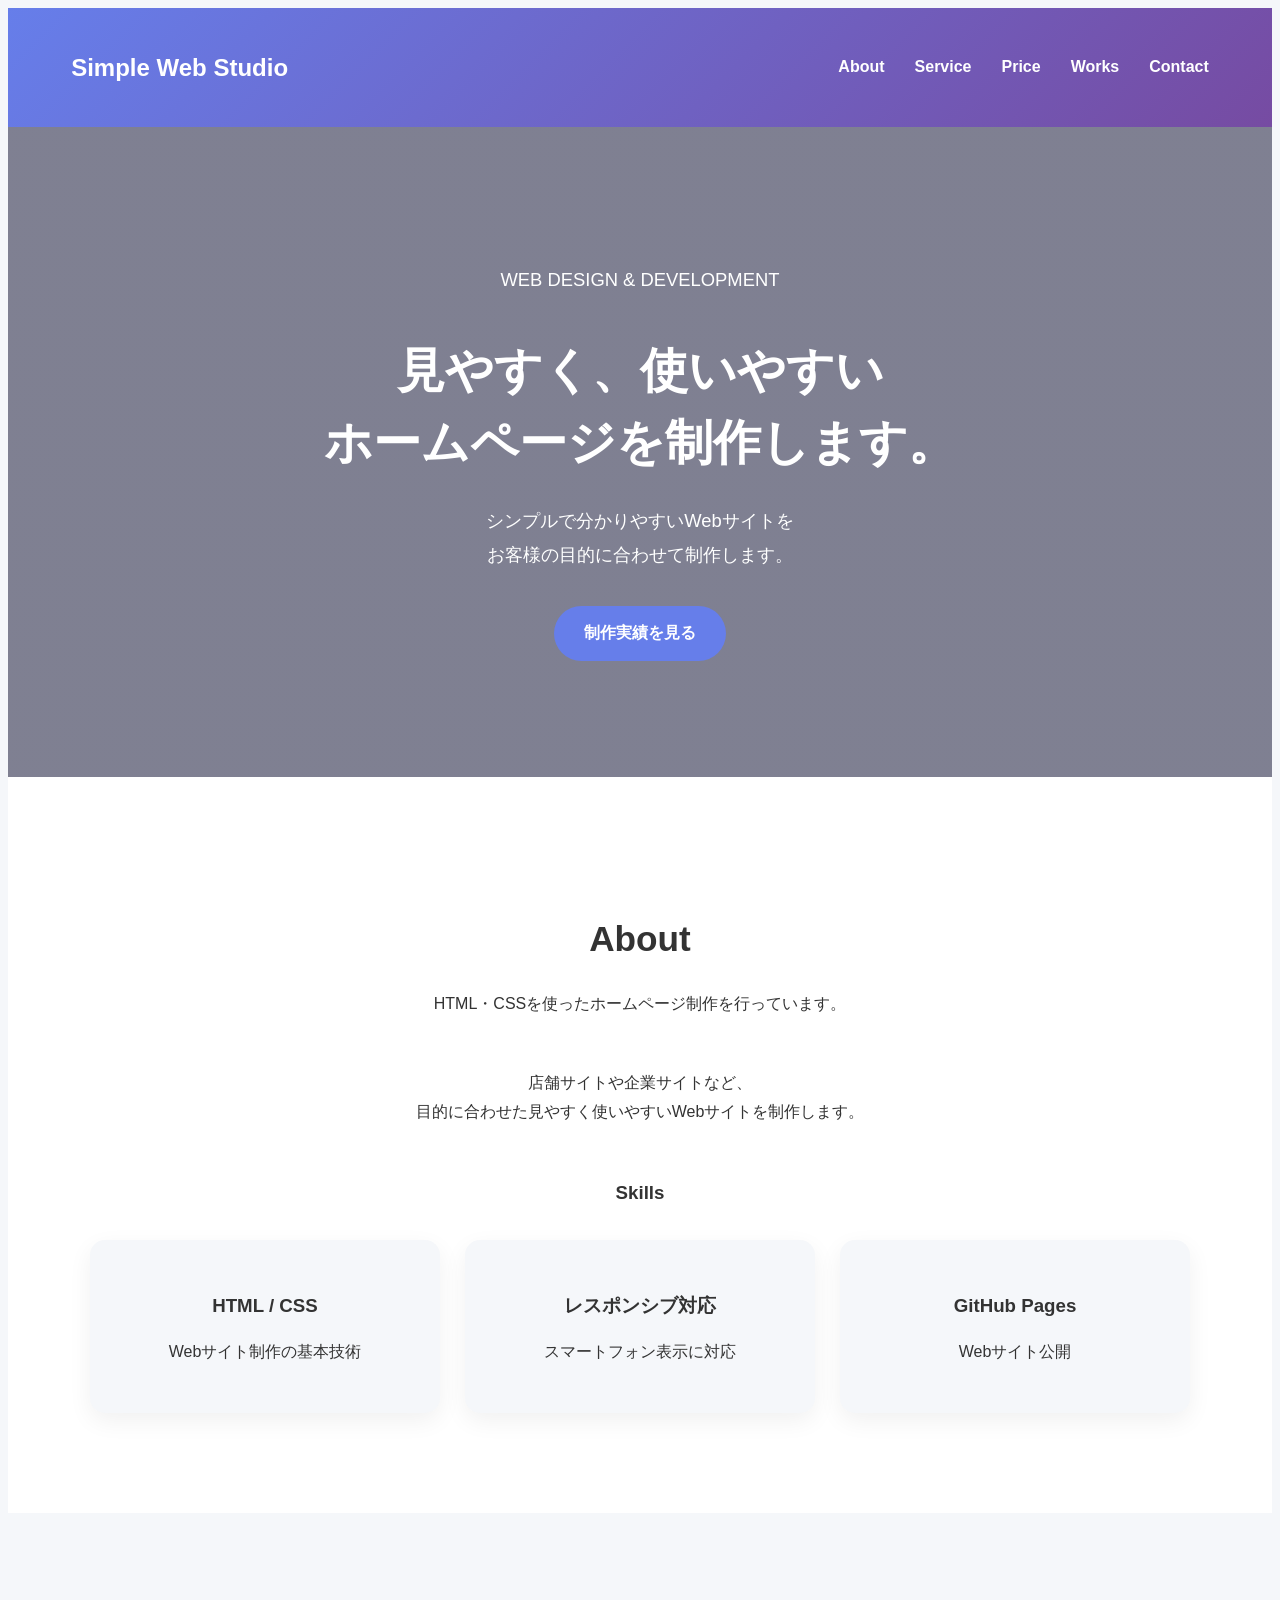
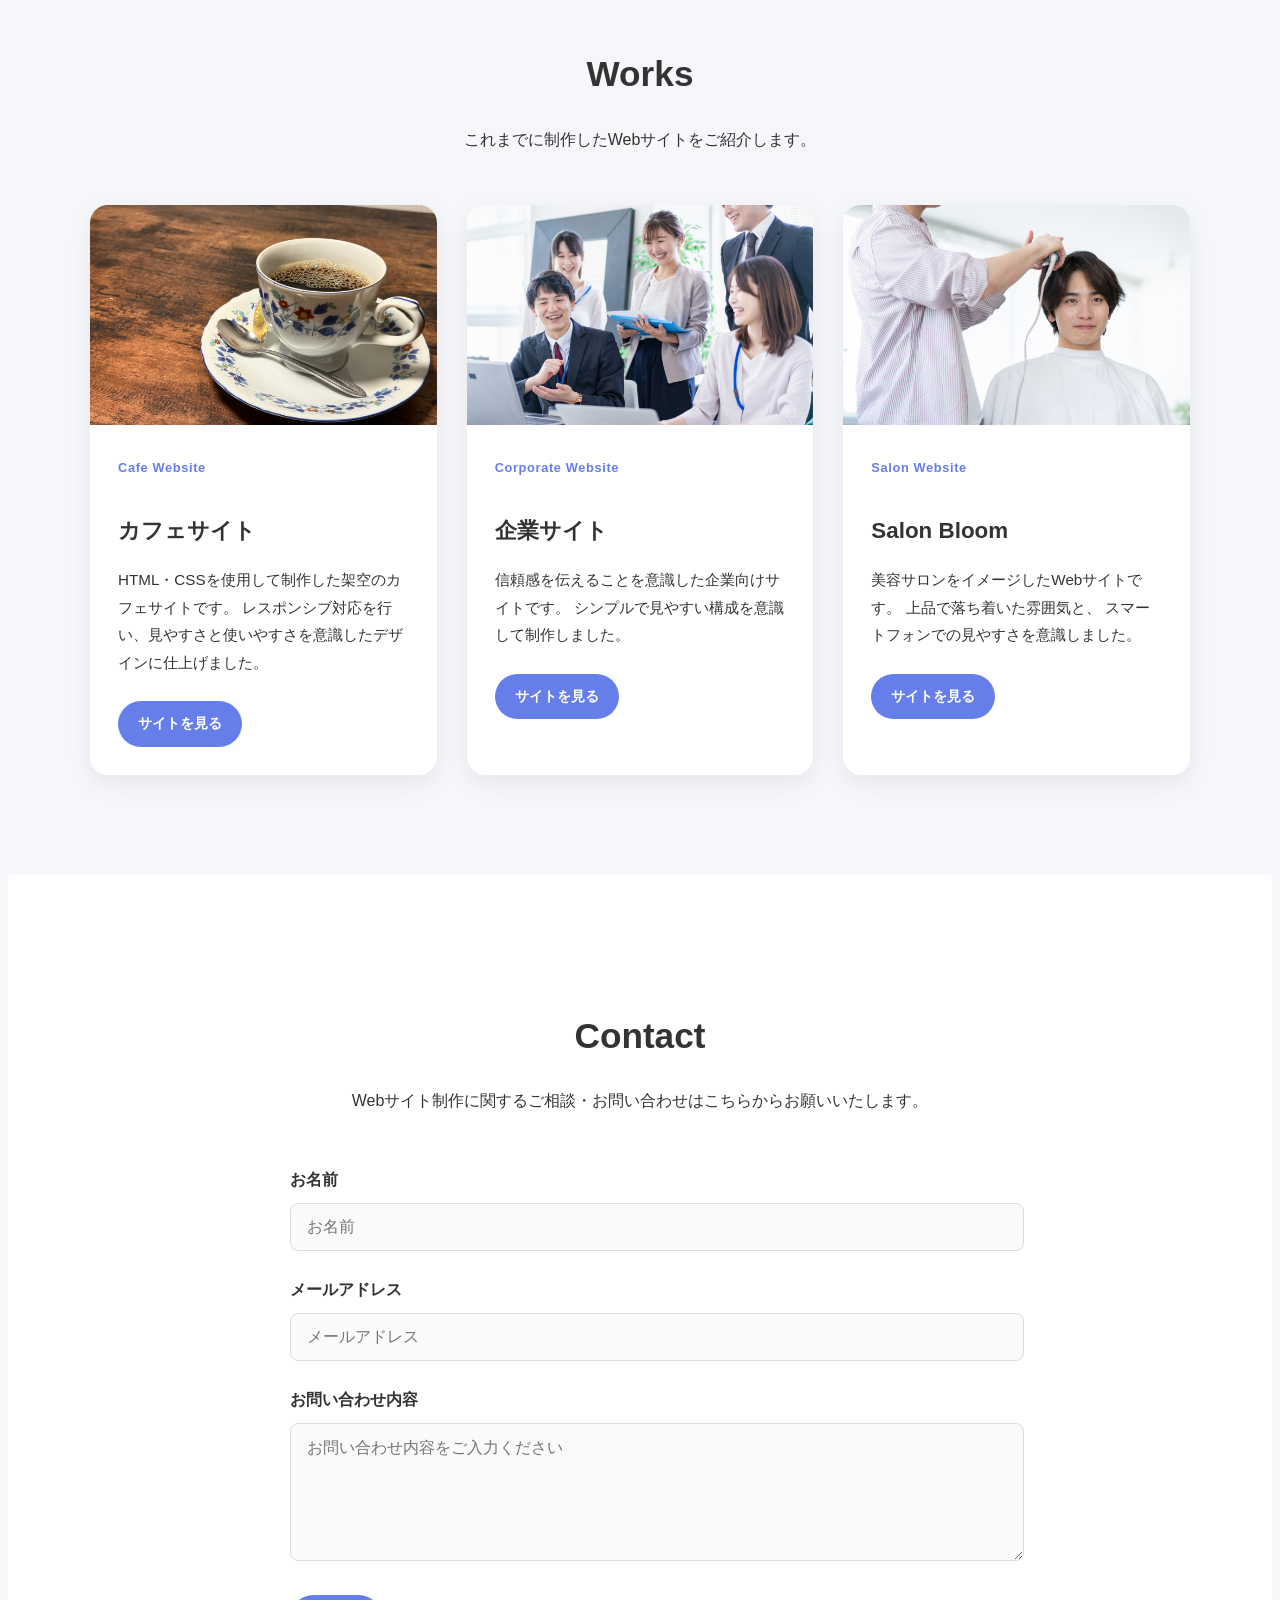
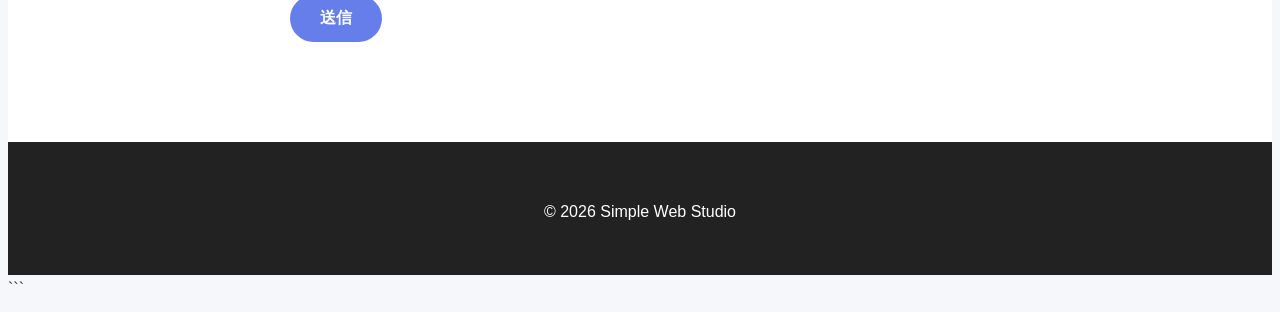
==== commit bd0c3211: "Improve homepage hero" ====
--- a/index.html
+++ b/index.html
@@ -1,3 +1,4 @@
+
 <!DOCTYPE html>
 <html lang="ja">
 
@@ -19,18 +20,18 @@
 <body>
 
 
-<!-- =========================
-     Header
-========================= -->
-
 <header>
 
-    <h1>Simple Web Studio</h1>
+    <h1>
+        Simple Web Studio
+    </h1>
+
 
     <div class="menu-toggle">
         ☰ MENU
     </div>
 
+
     <nav>
 
         <ul>
@@ -63,653 +64,354 @@
 
 
 
-<!-- =========================
-     Hero
-========================= -->
-
-<section class="hero">
-
-    <div class="hero-content">
-
-        <h2>
-            見やすく、使いやすい<br>
-            ホームページを制作します。
-        </h2>
-
-        <p>
-            シンプルで分かりやすいWebサイトを<br>
-            お客様の目的に合わせて制作します。
-        </p>
-
-        <a href="#works" class="btn">
-            制作実績を見る
-        </a>
-
-    </div>
-
-</section>
-
-
-
-<!-- =========================
-     Introduction
-========================= -->
-
-<section class="intro">
-
-    <div class="container">
-
-        <h2>
-            丁寧なWebサイト制作を行います。
-        </h2>
-
-        <p>
-            HTML・CSSを使い、<br>
-            スマートフォンにも対応したWebサイトを制作します。
-        </p>
-
-        <a href="#contact" class="btn">
-            制作を相談する
-        </a>
-
-    </div>
-
-</section>
-
-
-
-<!-- =========================
-     About
-========================= -->
-
-<section id="about" class="section">
-
-
-<div class="container">
-
-    <h2>About</h2>
+<main>
+
+
+    <!-- Hero -->
+
+    <section class="hero">
+
+        <div class="hero-content">
+
+    <p class="hero-label">
+        WEB DESIGN & DEVELOPMENT
+    </p>
+
+    <h2>
+        見やすく、使いやすい<br>
+        ホームページを制作します。
+    </h2>
+
+            <p>
+                シンプルで分かりやすいWebサイトを<br>
+                お客様の目的に合わせて制作します。
+            </p>
+
+            <a href="#works" class="btn">
+                制作実績を見る
+            </a>
+
+        </div>
+
+    </section>
+
+
+
+    <!-- About -->
+
+    <section id="about" class="section about-section">
+
+        <div class="container">
+
+            <h2>
+                About
+            </h2>
+
+            <p class="section-description">
+                HTML・CSSを使ったホームページ制作を行っています。
+            </p>
+
+            <p class="about-text">
+                店舗サイトや企業サイトなど、<br>
+                目的に合わせた見やすく使いやすいWebサイトを制作します。
+            </p>
+
+
+            <h3 class="sub-title">
+                Skills
+            </h3>
+
+
+            <div class="skill-list">
+
+
+                <div class="skill-card">
+
+                    <h3>
+                        HTML / CSS
+                    </h3>
+
+                    <p>
+                        Webサイト制作の基本技術
+                    </p>
+
+                </div>
+
+
+                <div class="skill-card">
+
+                    <h3>
+                        レスポンシブ対応
+                    </h3>
+
+                    <p>
+                        スマートフォン表示に対応
+                    </p>
+
+                </div>
+
+
+                <div class="skill-card">
+
+                    <h3>
+                        GitHub Pages
+                    </h3>
+
+                    <p>
+                        Webサイト公開
+                    </p>
+
+                </div>
+
+
+            </div>
+
+        </div>
+
+    </section>
+
+
+
+    <!-- Works -->
+
+    <section id="works" class="section works-section">
+
+        <div class="container">
+
+            <h2>
+                Works
+            </h2>
+
+            <p class="section-description">
+                これまでに制作したWebサイトをご紹介します。
+            </p>
+
+
+            <div class="works-container">
+
+
+                <!-- Cafe -->
+
+                <div class="work-card">
+
+                    <div class="work-image">
+
+                        <img
+                            src="images/cafe.jpg"
+                            alt="カフェサイト"
+                        >
+
+                    </div>
+
+
+                    <div class="work-content">
+
+                        <span class="work-category">
+                            Cafe Website
+                        </span>
+
+                        <h3>
+                            カフェサイト
+                        </h3>
+
+                        <p>
+                            HTML・CSSを使用して制作した架空のカフェサイトです。
+                            レスポンシブ対応を行い、見やすさと使いやすさを意識したデザインに仕上げました。
+                        </p>
+
+                        <a
+                            href="cafe-site/index.html"
+                            class="work-button"
+                        >
+                            サイトを見る
+                        </a>
+
+                    </div>
+
+                </div>
+
+
+
+                <!-- Corporate -->
+
+                <div class="work-card">
+
+                    <div class="work-image">
+
+                        <img
+                            src="images/company.jpg"
+                            alt="企業サイト"
+                        >
+
+                    </div>
+
+
+                    <div class="work-content">
+
+                        <span class="work-category">
+                            Corporate Website
+                        </span>
+
+                        <h3>
+                            企業サイト
+                        </h3>
+
+                        <p>
+                            信頼感を伝えることを意識した企業向けサイトです。
+                            シンプルで見やすい構成を意識して制作しました。
+                        </p>
+
+                        <a
+                            href="company-site/index.html"
+                            class="work-button"
+                        >
+                            サイトを見る
+                        </a>
+
+                    </div>
+
+                </div>
+
+
+
+                <!-- Salon -->
+
+                <div class="work-card">
+
+                    <div class="work-image">
+
+                        <img
+                            src="images/salon.jpg"
+                            alt="Salon Bloom"
+                        >
+
+                    </div>
+
+
+                    <div class="work-content">
+
+                        <span class="work-category">
+                            Salon Website
+                        </span>
+
+                        <h3>
+                            Salon Bloom
+                        </h3>
+
+                        <p>
+                            美容サロンをイメージしたWebサイトです。
+                            上品で落ち着いた雰囲気と、
+                            スマートフォンでの見やすさを意識しました。
+                        </p>
+
+                        <a
+                            href="salon-site/index.html"
+                            class="work-button"
+                        >
+                            サイトを見る
+                        </a>
+
+                    </div>
+
+                </div>
+
+
+            </div>
+
+        </div>
+
+    </section>
+
+
+
+    <!-- Contact -->
+
+    <section id="contact" class="section contact-section">
+
+        <div class="container">
+
+            <h2>
+                Contact
+            </h2>
+
+            <p class="section-description">
+                Webサイト制作に関するご相談・お問い合わせはこちらからお願いいたします。
+            </p>
+
+
+            <form
+                action="https://formspree.io/f/xgogdvdo"
+                method="POST"
+                class="contact-form"
+            >
+
+                <label for="name">
+                    お名前
+                </label>
+
+                <input
+                    type="text"
+                    id="name"
+                    name="name"
+                    placeholder="お名前"
+                    required
+                >
+
+
+                <label for="email">
+                    メールアドレス
+                </label>
+
+                <input
+                    type="email"
+                    id="email"
+                    name="email"
+                    placeholder="メールアドレス"
+                    required
+                >
+
+
+                <label for="message">
+                    お問い合わせ内容
+                </label>
+
+                <textarea
+                    id="message"
+                    name="message"
+                    rows="6"
+                    placeholder="お問い合わせ内容をご入力ください"
+                    required
+                ></textarea>
+
+
+                <button
+                    type="submit"
+                    class="btn"
+                >
+                    送信
+                </button>
+
+            </form>
+
+        </div>
+
+    </section>
+
+
+</main>
+
+
+
+<footer>
 
     <p>
-        HTML・CSSを使ったWebサイト制作を行っています。
+        © 2026 Simple Web Studio
     </p>
 
-    <p>
-        店舗サイトや企業サイトなど、
-        <br>
-        目的やイメージに合わせて、
-        <br>
-        見やすく使いやすいWebサイトを制作します。
-    </p>
-
-
-    <h3>できること</h3>
-
-
-    <div class="skill-list">
-
-
-        <div class="skill-card">
-
-            <h3>
-                Webサイト制作
-            </h3>
-
-            <p>
-                店舗・企業などの
-                <br>
-                Webサイトを制作します。
-            </p>
-
-        </div>
-
-
-
-        <div class="skill-card">
-
-            <h3>
-                レスポンシブ対応
-            </h3>
-
-            <p>
-                パソコン・スマートフォン
-                <br>
-                両方に対応します。
-            </p>
-
-        </div>
-
-
-
-        <div class="skill-card">
-
-            <h3>
-                サイト公開
-            </h3>
-
-            <p>
-                GitHub Pagesなどを利用して
-                <br>
-                Webサイトを公開します。
-            </p>
-
-        </div>
-
-
-    </div>
-
-
-</div>
+</footer>
+
+
+</body>
+
+</html>
 ```
-
-
-</section>
-
-
-
-<!-- =========================
-     Profile
-========================= -->
-
-<section class="section profile-section">
-
-    <div class="container">
-
-        <h2>Profile</h2>
-
-        <p>
-            Webサイト制作を通じて、<br>
-            見やすく使いやすいホームページ作りを心がけています。
-        </p>
-
-        <p>
-            HTML・CSSを中心に、<br>
-            店舗サイトや企業サイトなどの制作に対応しています。
-        </p>
-
-
-        <div class="profile-box">
-
-            <h3>
-                制作で大切にしていること
-            </h3>
-
-            <ul>
-
-                <li>
-                    分かりやすいデザイン
-                </li>
-
-                <li>
-                    スマートフォン対応
-                </li>
-
-                <li>
-                    お客様の目的に合わせた制作
-                </li>
-
-            </ul>
-
-        </div>
-
-    </div>
-
-</section>
-
-
-
-<!-- =========================
-     Features
-========================= -->
-
-<section class="section features-section">
-
-    <div class="container">
-
-        <h2>
-            選ばれる理由
-        </h2>
-
-
-        <div class="features-container">
-
-
-            <div class="feature-card">
-
-                <h3>
-                    📱 スマホ対応
-                </h3>
-
-                <p>
-                    スマートフォン・タブレットでも
-                    見やすいWebサイトを制作します。
-                </p>
-
-            </div>
-
-
-
-            <div class="feature-card">
-
-                <h3>
-                    ⚡ シンプルで高速
-                </h3>
-
-                <p>
-                    必要な情報を分かりやすくまとめ、
-                    快適に閲覧できるサイトを目指します。
-                </p>
-
-            </div>
-
-
-
-            <div class="feature-card">
-
-                <h3>
-                    🤝 丁寧な対応
-                </h3>
-
-                <p>
-                    ご要望をしっかり伺い、
-                    一緒にホームページを作り上げます。
-                </p>
-
-            </div>
-
-
-        </div>
-
-    </div>
-
-</section>
-
-
-
-<!-- =========================
-     Flow
-========================= -->
-
-<section class="section flow-section">
-
-    <div class="container">
-
-        <h2>
-            制作の流れ
-        </h2>
-
-
-        <div class="flow-container">
-
-
-            <div class="flow-card">
-
-                <h3>
-                    1. お問い合わせ
-                </h3>
-
-                <p>
-                    ご相談内容やご希望を確認します。
-                </p>
-
-            </div>
-
-
-
-            <div class="flow-card">
-
-                <h3>
-                    2. ヒアリング
-                </h3>
-
-                <p>
-                    目的やイメージを詳しくお伺いします。
-                </p>
-
-            </div>
-
-
-
-            <div class="flow-card">
-
-                <h3>
-                    3. 制作
-                </h3>
-
-                <p>
-                    HTML・CSSを使ってサイトを制作します。
-                </p>
-
-            </div>
-
-
-
-            <div class="flow-card">
-
-                <h3>
-                    4. 確認・修正
-                </h3>
-
-                <p>
-                    内容をご確認いただき修正します。
-                </p>
-
-            </div>
-
-
-
-            <div class="flow-card">
-
-                <h3>
-                    5. 公開
-                </h3>
-
-                <p>
-                    完成したサイトを公開します。
-                </p>
-
-            </div>
-
-
-        </div>
-
-    </div>
-
-</section>
-
-
-
-<!-- =========================
-     Works
-========================= -->
-
-<section id="works" class="section works-section">
-
-    <div class="container">
-
-        <h2>
-            Works
-        </h2>
-
-        <p class="section-description">
-            これまでに制作したWebサイトをご紹介します。
-        </p>
-
-
-        <div class="works-container">
-
-
-            <!-- カフェサイト -->
-
-            <div class="work-card">
-
-                <div class="work-image">
-
-                    <img
-                        src="images/cafe.jpg"
-                        alt="カフェサイト"
-                    >
-
-                </div>
-
-
-                <div class="work-content">
-
-                    <span class="work-category">
-                        Cafe Website
-                    </span>
-
-                    <h3>
-                        カフェサイト
-                    </h3>
-
-                    <p>
-                        HTML・CSSを使用して制作した架空のカフェサイトです。
-                        レスポンシブ対応を行い、見やすさと使いやすさを意識したデザインに仕上げました。
-                    </p>
-
-                    <a
-                        href="cafe-site/index.html"
-                        class="work-button"
-                    >
-                        サイトを見る
-                    </a>
-
-                </div>
-
-            </div>
-
-
-
-            <!-- 企業サイト -->
-
-            <div class="work-card">
-
-                <div class="work-image">
-
-                    <img
-                        src="images/company.jpg"
-                        alt="企業サイト"
-                    >
-
-                </div>
-
-
-                <div class="work-content">
-
-                    <span class="work-category">
-                        Corporate Website
-                    </span>
-
-                    <h3>
-                        企業サイト
-                    </h3>
-
-                    <p>
-                        信頼感を伝えることを意識した企業向けサイトです。
-                        シンプルで見やすい構成を意識して制作しました。
-                    </p>
-
-                    <a
-                        href="company-site/index.html"
-                        class="work-button"
-                    >
-                        サイトを見る
-                    </a>
-
-                </div>
-
-            </div>
-
-
-
-            <!-- サロンサイト -->
-
-            <div class="work-card">
-
-                <div class="work-image">
-
-                    <img
-                        src="images/salon.jpg"
-                        alt="Salon Bloom"
-                    >
-
-                </div>
-
-
-                <div class="work-content">
-
-                    <span class="work-category">
-                        Salon Website
-                    </span>
-
-                    <h3>
-                        Salon Bloom
-                    </h3>
-
-                    <p>
-                        美容サロンをイメージしたWebサイトです。
-                        上品で落ち着いた雰囲気と、
-                        スマートフォンでの見やすさを意識しました。
-                    </p>
-
-                    <a
-                        href="salon-site/index.html"
-                        class="work-button"
-                    >
-                        サイトを見る
-                    </a>
-
-                </div>
-
-            </div>
-
-
-        </div>
-
-    </div>
-
-</section>
-
-
-
-<!-- =========================
-     Contact
-========================= -->
-
-<section id="contact" class="section contact-section">
-
-    <div class="container">
-
-        <h2>
-            Contact
-        </h2>
-
-        <p>
-            Webサイト制作のご相談・お問い合わせは<br>
-            お気軽にご連絡ください。
-        </p>
-
-
-        <form
-    action="https://formspree.io/f/xgogdvdo"
-    method="POST"
-    class="contact-form"
->
-
-
-            <label for="name">
-                お名前
-            </label>
-
-            <input
-                type="text"
-                id="name"
-                name="name"
-                placeholder="お名前"
-                required
-            >
-
-
-
-            <label for="email">
-                メールアドレス
-            </label>
-
-            <input
-                type="email"
-                id="email"
-                name="email"
-                placeholder="メールアドレス"
-                required
-            >
-
-
-
-            <label for="message">
-                お問い合わせ内容
-            </label>
-
-            <textarea
-                id="message"
-                name="message"
-                rows="6"
-                placeholder="お問い合わせ内容をご入力ください"
-                required
-            ></textarea>
-
-
-
-            <button
-                type="submit"
-                class="btn"
-            >
-                送信
-            </button>
-
-
-        </form>
-
-    </div>
-
-</section>
-
-
-
-<!-- =========================
-     Footer
-========================= -->
-
-<footer>
-
-    <div class="container">
-
-        <p>
-            © 2026 Simple Web Studio
-        </p>
-
-        <p>
-            <a href="privacy.html">
-                プライバシーポリシー
-            </a>
-        </p>
-
-    </div>
-
-</footer>
-
-
-
-<!-- =========================
-     JavaScript
-========================= -->
-
-<script>
-
-const menuToggle = document.querySelector(".menu-toggle");
-const nav = document.querySelector("nav");
-
-menuToggle.addEventListener("click", function () {
-
-    nav.classList.toggle("active");
-
-});
-
-
-const navLinks = document.querySelectorAll("nav a");
-
-navLinks.forEach(function (link) {
-
-    link.addEventListener("click", function () {
-
-        nav.classList.remove("active");
-
-    });
-
-});
-
-</script>
-
-
-</body>
-
-</html>
--- a/style.css
+++ b/style.css
@@ -55,15 +55,20 @@
     display: flex;
     justify-content: space-between;
     align-items: center;
+
     padding: 22px 5%;
+
     background: linear-gradient(
         135deg,
         #667eea,
         #764ba2
     );
+
     color: #fff;
+
     position: sticky;
     top: 0;
+
     z-index: 1000;
 }
 
@@ -80,12 +85,14 @@
 nav ul {
     display: flex;
     gap: 30px;
+
     list-style: none;
 }
 
 nav a {
     color: #fff;
     font-weight: 600;
+
     transition: 0.3s;
 }
 
@@ -111,9 +118,11 @@
 
 .hero {
     min-height: 650px;
+
     display: flex;
     align-items: center;
     justify-content: center;
+
     text-align: center;
 
     background:
@@ -149,7 +158,9 @@
 
 .btn {
     display: inline-block;
+
     padding: 13px 30px;
+
     border-radius: 30px;
 
     background: #667eea;
@@ -169,27 +180,7 @@
 
 
 /* =========================
-   Introduction
-========================= */
-
-.intro {
-    padding: 100px 0;
-    text-align: center;
-    background: #fff;
-}
-
-.intro h2 {
-    font-size: 2rem;
-    margin-bottom: 20px;
-}
-
-.intro p {
-    margin-bottom: 30px;
-}
-
-
-/* =========================
-   Common Section
+   Sections
 ========================= */
 
 .section {
@@ -198,16 +189,15 @@
 
 .section h2 {
     text-align: center;
+
     font-size: 2.2rem;
+
     margin-bottom: 50px;
-}
-
-.section h3 {
-    margin-bottom: 15px;
 }
 
 .section-description {
     text-align: center;
+
     margin-top: -30px;
     margin-bottom: 50px;
 }
@@ -217,12 +207,17 @@
    About
 ========================= */
 
-#about {
-    background: #f5f7fa;
-}
-
-#about > .container > h3 {
-    margin-top: 50px;
+.about-section {
+    background: #fff;
+    text-align: center;
+}
+
+.about-text {
+    margin-bottom: 50px;
+}
+
+.sub-title {
+    margin-bottom: 25px;
 }
 
 
@@ -232,14 +227,20 @@
 
 .skill-list {
     display: grid;
-    grid-template-columns: repeat(3, 1fr);
+
+    grid-template-columns:
+        repeat(3, 1fr);
+
     gap: 25px;
+
     margin-top: 30px;
 }
 
 .skill-card {
     padding: 30px;
-    background: #fff;
+
+    background: #f5f7fa;
+
     border-radius: 15px;
 
     box-shadow:
@@ -265,99 +266,6 @@
 
 
 /* =========================
-   Profile
-========================= */
-
-.profile-section {
-    background: #fff;
-}
-
-.profile-box {
-    max-width: 700px;
-    margin: 40px auto 0;
-    padding: 35px;
-
-    background: #f5f7fa;
-
-    border-radius: 15px;
-    border-left: 5px solid #667eea;
-}
-
-.profile-box ul {
-    padding-left: 25px;
-}
-
-
-/* =========================
-   Features
-========================= */
-
-.features-section {
-    background: #f5f7fa;
-}
-
-.features-container {
-    display: grid;
-    grid-template-columns: repeat(3, 1fr);
-    gap: 25px;
-}
-
-.feature-card {
-    background: #fff;
-    padding: 35px;
-    border-radius: 15px;
-
-    box-shadow:
-        0 8px 25px rgba(0, 0, 0, 0.06);
-
-    transition:
-        transform 0.3s;
-}
-
-.feature-card:hover {
-    transform: translateY(-5px);
-}
-
-.feature-card h3 {
-    font-size: 1.25rem;
-}
-
-
-/* =========================
-   Flow
-========================= */
-
-.flow-section {
-    background: #fff;
-}
-
-.flow-container {
-    display: grid;
-    grid-template-columns: repeat(5, 1fr);
-    gap: 15px;
-}
-
-.flow-card {
-    padding: 25px 20px;
-
-    background: #f5f7fa;
-
-    border-radius: 15px;
-
-    text-align: center;
-}
-
-.flow-card h3 {
-    font-size: 1.05rem;
-    color: #667eea;
-}
-
-.flow-card p {
-    font-size: 0.9rem;
-}
-
-
-/* =========================
    Works
 ========================= */
 
@@ -367,7 +275,10 @@
 
 .works-container {
     display: grid;
-    grid-template-columns: repeat(3, 1fr);
+
+    grid-template-columns:
+        repeat(3, 1fr);
+
     gap: 30px;
 }
 
@@ -378,7 +289,9 @@
 
 .work-card {
     background: #fff;
+
     border-radius: 18px;
+
     overflow: hidden;
 
     box-shadow:
@@ -404,13 +317,16 @@
 .work-image {
     width: 100%;
     height: 220px;
+
     overflow: hidden;
+
     background: #ddd;
 }
 
 .work-image img {
     width: 100%;
     height: 100%;
+
     object-fit: cover;
     object-position: center;
 }
@@ -439,11 +355,13 @@
 
 .work-content h3 {
     font-size: 1.4rem;
+
     margin-bottom: 15px;
 }
 
 .work-content p {
     font-size: 0.95rem;
+
     margin-bottom: 25px;
 }
 
@@ -482,11 +400,13 @@
 
 .contact-section {
     background: #fff;
+
     text-align: center;
 }
 
 .contact-form {
     max-width: 700px;
+
     margin: 50px auto 0;
 
     text-align: left;
@@ -509,11 +429,13 @@
     margin-bottom: 25px;
 
     border: 1px solid #ddd;
+
     border-radius: 8px;
 
     background: #f9fafc;
 
     font-family: inherit;
+
     font-size: 1rem;
 
     outline: none;
@@ -537,8 +459,11 @@
 
 .contact-form .btn {
     border: none;
+
     cursor: pointer;
+
     font-family: inherit;
+
     font-size: 1rem;
 }
 
@@ -551,6 +476,7 @@
     padding: 40px 0;
 
     background: #222;
+
     color: #fff;
 
     text-align: center;
@@ -579,17 +505,14 @@
         font-size: 2.4rem;
     }
 
-    .skill-list,
-    .features-container {
-        grid-template-columns: repeat(2, 1fr);
-    }
-
-    .flow-container {
-        grid-template-columns: repeat(2, 1fr);
+    .skill-list {
+        grid-template-columns:
+            repeat(2, 1fr);
     }
 
     .works-container {
-        grid-template-columns: repeat(2, 1fr);
+        grid-template-columns:
+            repeat(2, 1fr);
     }
 
 }
@@ -635,6 +558,7 @@
 
     nav ul {
         display: block;
+
         padding: 15px 0;
     }
 
@@ -644,6 +568,7 @@
 
     nav a {
         display: block;
+
         padding: 12px;
     }
 
@@ -671,30 +596,19 @@
 
     .section h2 {
         font-size: 1.8rem;
+
         margin-bottom: 35px;
     }
 
-    .intro {
-        padding: 70px 0;
-    }
-
-    .intro h2 {
-        font-size: 1.7rem;
-    }
-
 
     /* Cards */
 
     .skill-list,
-    .features-container,
-    .flow-container,
     .works-container {
         grid-template-columns: 1fr;
     }
 
-
-    .skill-card,
-    .feature-card {
+    .skill-card {
         padding: 25px;
     }
 
@@ -710,13 +624,6 @@
     }
 
 
-    /* Profile */
-
-    .profile-box {
-        padding: 25px;
-    }
-
-
     /* Contact */
 
     .contact-form {
@@ -725,109 +632,41 @@
 
 }
 ```
-/* Priceページ お問い合わせ */
-
-.price-contact {
-    text-align: center;
-    background: #fff;
-    padding: 80px 20px;
-    margin: 40px auto;
-    border-radius: 15px;
-    max-width: 900px;
-}
-
-.price-contact h2 {
-    margin-bottom: 20px;
-}
-
-.price-contact p {
-    margin-bottom: 25px;
-    color: #555;
-}
-
-.price-contact .btn {
-    display: inline-block;
-}
-.price-card ul {
-    list-style: none;
-    padding: 0;
-    text-align: center;
-}
-
-.price-card li {
-    margin-bottom: 10px;
-}
-.price-card {
-    text-align: center;
-}
-.price-contact {
-    text-align: center;
-}
-
-.price-contact p {
-    text-align: center;
-}
-
-.price-contact .btn {
-    display: inline-block;
-}
-/* =========================
-   Service 制作の流れ
-========================= */
-
-.flow-section {
-    margin-top: 80px;
-    padding: 70px 0;
-    background: #fff;
-}
-
-.flow-section h2 {
-    text-align: center;
-    margin-bottom: 45px;
-}
-
-.flow-container {
-    display: grid;
-    grid-template-columns: repeat(5, 1fr);
-    gap: 20px;
-}
-
-.flow-card {
-    background: #f5f7fa;
+```css
+.hero-label {
+    margin-bottom: 15px;
+
+    font-size: 0.85rem;
+
+    letter-spacing: 0.2em;
+
+    font-weight: 600;
+
+    opacity: 0.9;
+}
+```
+```css
+.hero .btn {
+    padding: 15px 34px;
+
+    border-radius: 4px;
+
+    letter-spacing: 0.05em;
+
+    box-shadow:
+        0 8px 20px rgba(0, 0, 0, 0.15);
+}
+```
+```css id="v4q8zn"
+.hero-content {
     padding: 30px 20px;
-    border-radius: 15px;
-    text-align: center;
-}
-
-.flow-card h3 {
-    color: #667eea;
-    font-size: 1.4rem;
-    margin-bottom: 10px;
-}
-
-.flow-card h4 {
-    margin-bottom: 15px;
-}
-
-.flow-card p {
-    font-size: 0.9rem;
-}
-
-
-/* スマホ */
-
-@media (max-width: 900px) {
-
-    .flow-container {
-        grid-template-columns: repeat(2, 1fr);
-    }
-
-}
-
-@media (max-width: 700px) {
-
-    .flow-container {
-        grid-template-columns: 1fr;
-    }
-
-}+}
+```
+```css
+.hero h2 {
+    font-size: 3.6rem;
+    line-height: 1.35;
+    letter-spacing: 0.06em;
+    margin-bottom: 30px;
+}
+```
